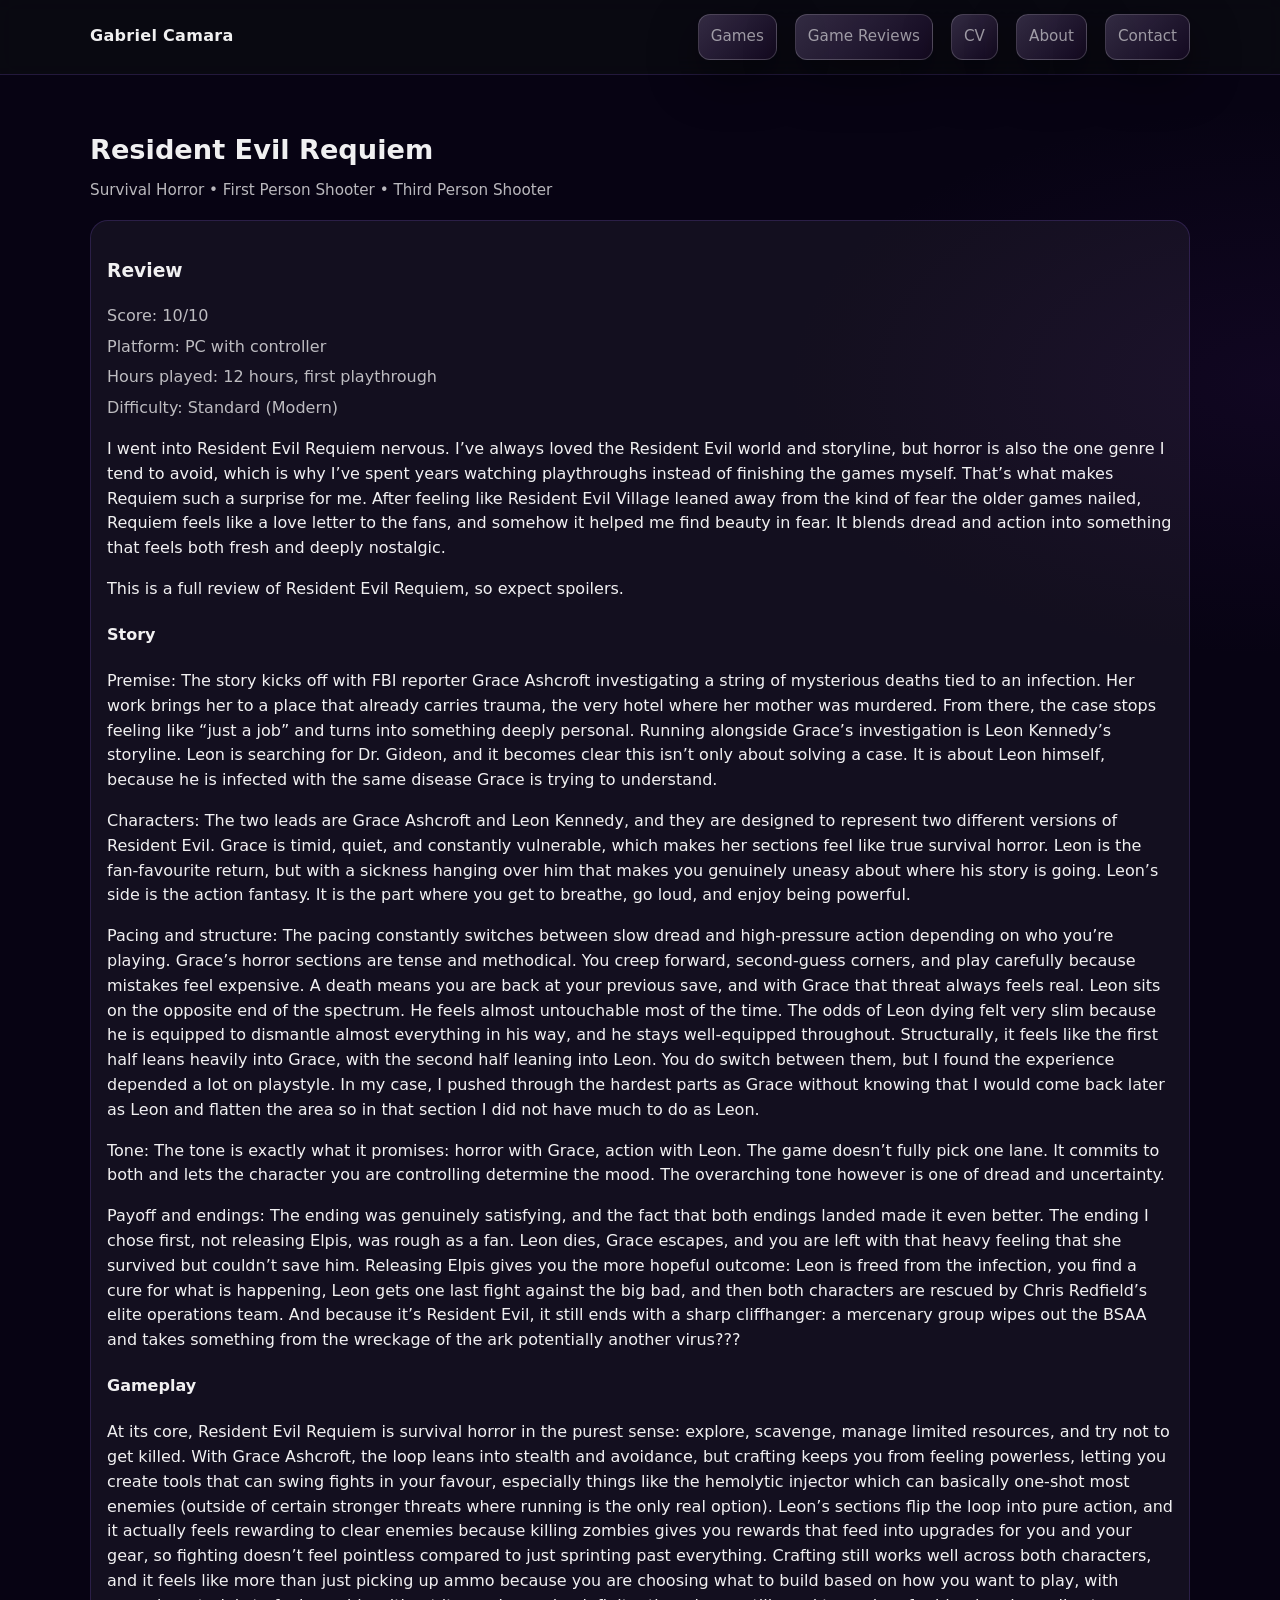
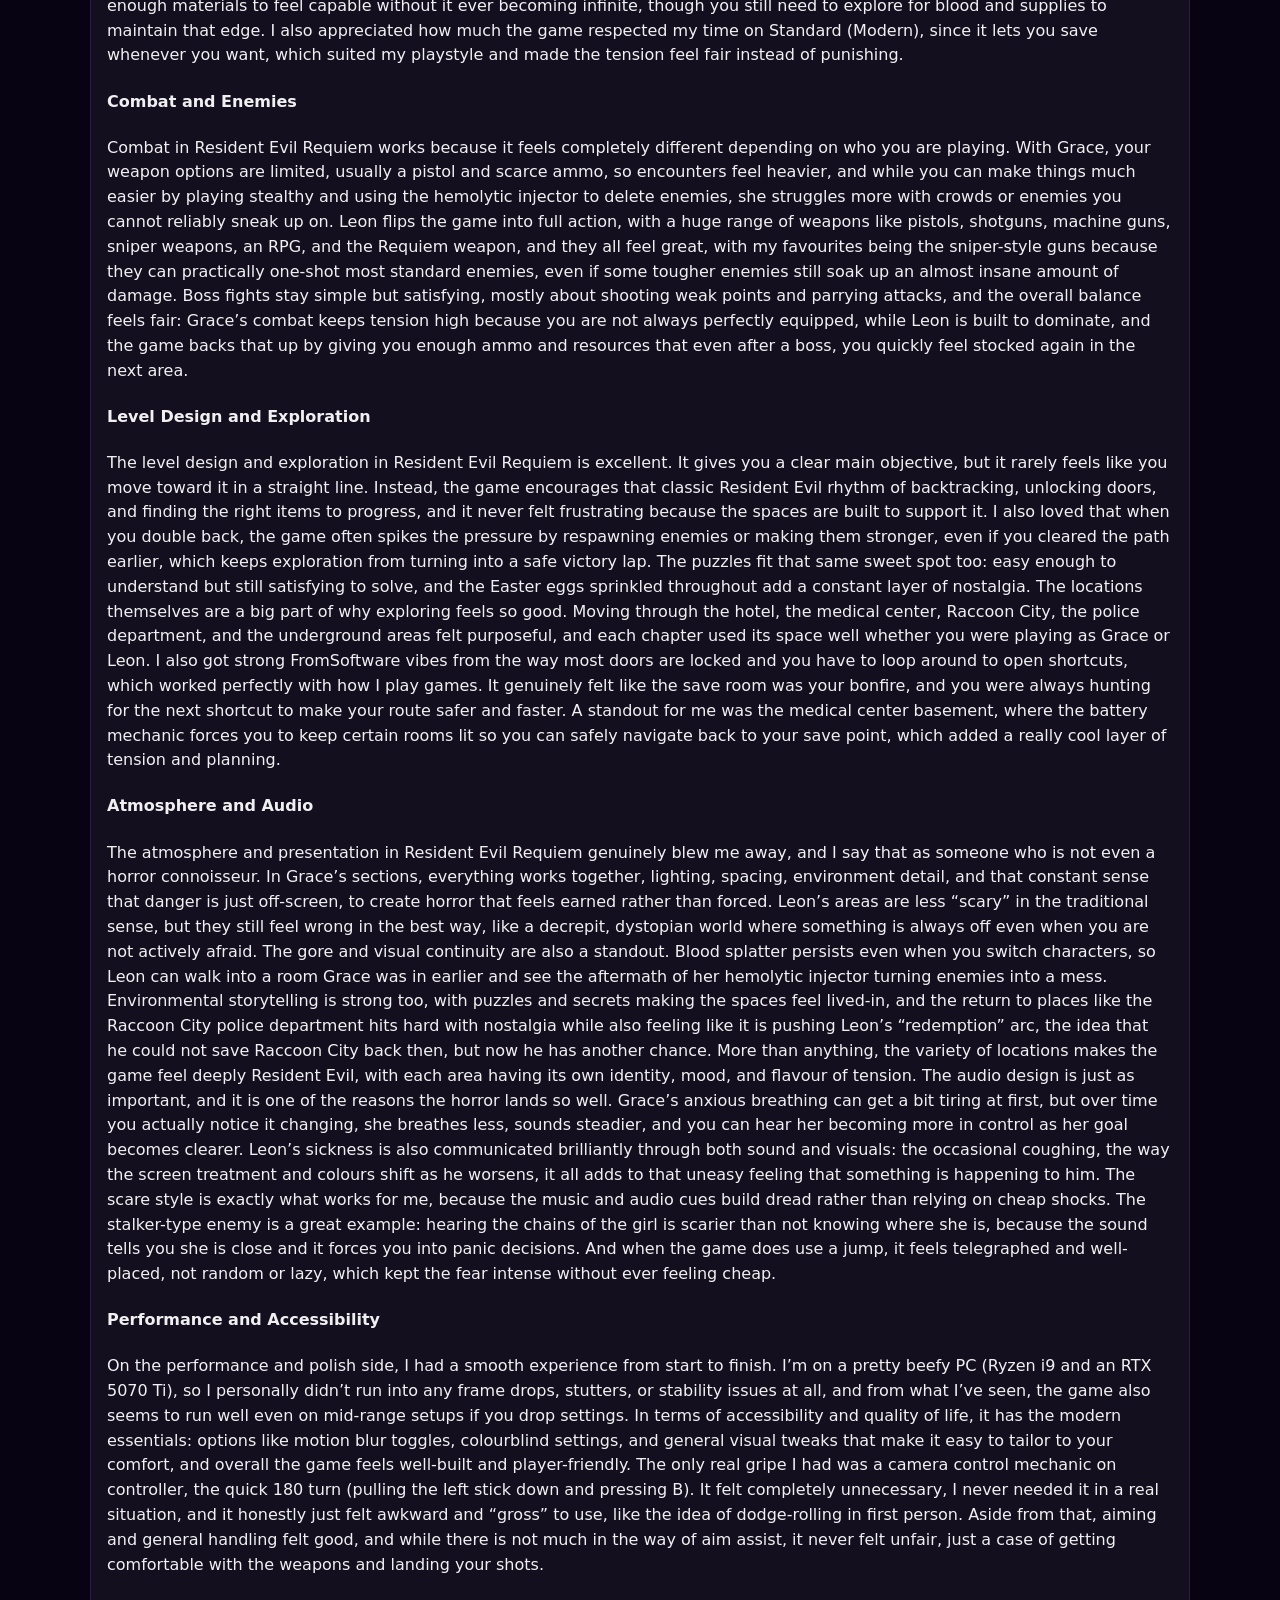
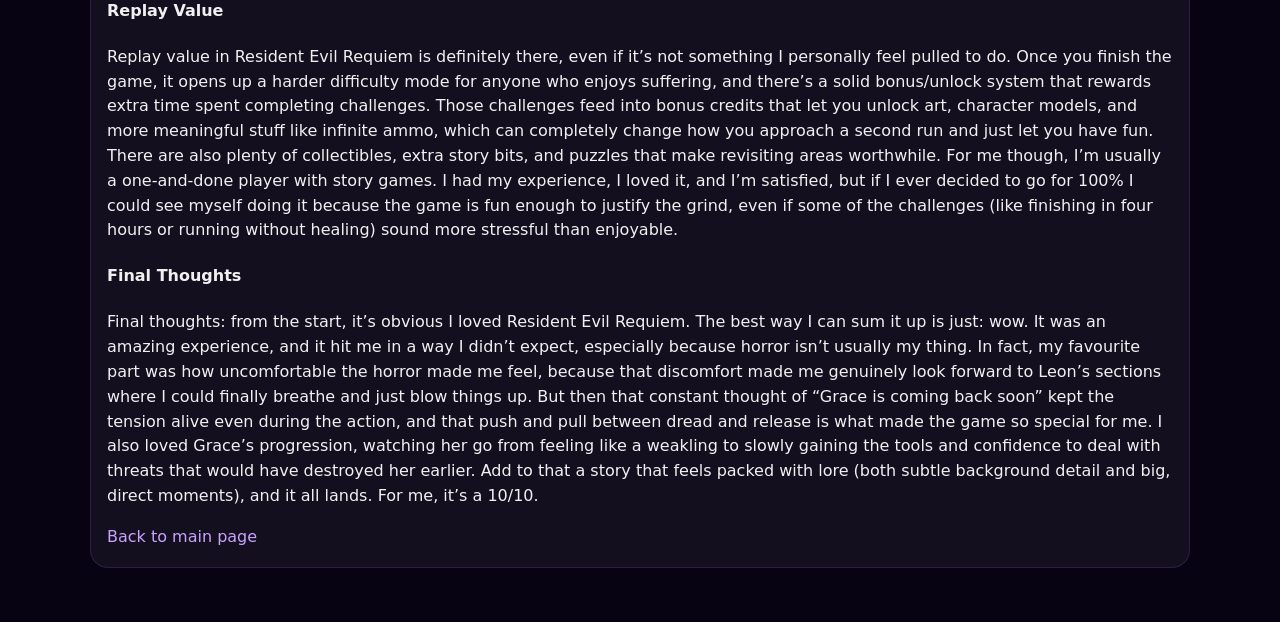
==== reviews/resident-evil-requiem.html @ 7d852969 "Game Review System" ====
<!doctype html>
<html lang="en">
<head>
  <meta charset="UTF-8" />
  <meta name="viewport" content="width=device-width, initial-scale=1" />
  <title>Resident Evil Requiem — Review</title>
  <link rel="stylesheet" href="../styles.css" />
</head>
<body>
  <header class="site-header">
    <div class="container header-inner">
      <a class="logo" href="../index.html">Gabriel Camara</a>
        <nav class="nav">
          <a class="btn small" href="../index.html#projects">Games</a>
          <a class="btn small" href="../index.html#reviews">Game Reviews</a>
          <a class="btn small" href="../index.html#cv">CV</a>
          <a class="btn small" href="../index.html#about">About</a>
          <a class="btn small" href="../index.html#contact">Contact</a>
      </nav>
    </div>
  </header>

  <main class="section">
    <div class="container">
      <div class="section-head">
        <h2>Resident Evil Requiem</h2>
        <p class="meta">Survival Horror • First Person Shooter • Third Person Shooter</p>
      </div>

      <div class="panel">
        <div class="review-top">
          <h3>Review</h3>
          <span class="review-line">Score: 10/10</span>
            <span class="review-line">Platform: PC with controller</span>
                <span class="review-line">Hours played: 12 hours, first playthrough</span>
                    <span class="review-line">Difficulty: Standard (Modern)</span>

        </div>

        <p>
          I went into Resident Evil Requiem nervous. I’ve always loved the Resident Evil world and storyline, but horror is also the one genre I tend to avoid, which is why I’ve spent years watching playthroughs instead of finishing the games myself. That’s what makes Requiem such a surprise for me. After feeling like Resident Evil Village leaned away from the kind of fear the older games nailed, Requiem feels like a love letter to the fans, and somehow it helped me find beauty in fear. It blends dread and action into something that feels both fresh and deeply nostalgic.
        </p>
        <p>
          This is a full review of Resident Evil Requiem, so expect spoilers.   
        </p>
        <h4>Story</h4>
        <p>
            Premise:
            The story kicks off with FBI reporter Grace Ashcroft investigating a string of mysterious deaths tied to an infection. Her work brings her to a place that already carries trauma, the very hotel where her mother was murdered. From there, the case stops feeling like “just a job” and turns into something deeply personal. Running alongside Grace’s investigation is Leon Kennedy’s storyline. Leon is searching for Dr. Gideon, and it becomes clear this isn’t only about solving a case. It is about Leon himself, because he is infected with the same disease Grace is trying to understand.
        </p>
        <p>
            Characters:
            The two leads are Grace Ashcroft and Leon Kennedy, and they are designed to represent two different versions of Resident Evil. Grace is timid, quiet, and constantly vulnerable, which makes her sections feel like true survival horror. Leon is the fan-favourite return, but with a sickness hanging over him that makes you genuinely uneasy about where his story is going. Leon’s side is the action fantasy. It is the part where you get to breathe, go loud, and enjoy being powerful.
        </p>
        <p>
            Pacing and structure:
            The pacing constantly switches between slow dread and high-pressure action depending on who you’re playing. Grace’s horror sections are tense and methodical. You creep forward, second-guess corners, and play carefully because mistakes feel expensive. A death means you are back at your previous save, and with Grace that threat always feels real. Leon sits on the opposite end of the spectrum. He feels almost untouchable most of the time. The odds of Leon dying felt very slim because he is equipped to dismantle almost everything in his way, and he stays well-equipped throughout. Structurally, it feels like the first half leans heavily into Grace, with the second half leaning into Leon. You do switch between them, but I found the experience depended a lot on playstyle. In my case, I pushed through the hardest parts as Grace without knowing that I would come back later as Leon and flatten the area so in that section I did not have much to do as Leon.
        </p>
        <p>
            Tone:
            The tone is exactly what it promises: horror with Grace, action with Leon. The game doesn’t fully pick one lane. It commits to both and lets the character you are controlling determine the mood. The overarching tone however is one of dread and uncertainty.
        </p>
         <p>
            Payoff and endings:
            The ending was genuinely satisfying, and the fact that both endings landed made it even better. The ending I chose first, not releasing Elpis, was rough as a fan. Leon dies, Grace escapes, and you are left with that heavy feeling that she survived but couldn’t save him. Releasing Elpis gives you the more hopeful outcome: Leon is freed from the infection, you find a cure for what is happening, Leon gets one last fight against the big bad, and then both characters are rescued by Chris Redfield’s elite operations team. And because it’s Resident Evil, it still ends with a sharp cliffhanger: a mercenary group wipes out the BSAA and takes something from the wreckage of the ark potentially another virus???
        </p>
          <h4>Gameplay</h4>
        <p>
          At its core, Resident Evil Requiem is survival horror in the purest sense: explore, scavenge, manage limited resources, and try not to get killed. With Grace Ashcroft, the loop leans into stealth and avoidance, but crafting keeps you from feeling powerless, letting you create tools that can swing fights in your favour, especially things like the hemolytic injector which can basically one-shot most enemies (outside of certain stronger threats where running is the only real option). Leon’s sections flip the loop into pure action, and it actually feels rewarding to clear enemies because killing zombies gives you rewards that feed into upgrades for you and your gear, so fighting doesn’t feel pointless compared to just sprinting past everything. Crafting still works well across both characters, and it feels like more than just picking up ammo because you are choosing what to build based on how you want to play, with enough materials to feel capable without it ever becoming infinite, though you still need to explore for blood and supplies to maintain that edge. I also appreciated how much the game respected my time on Standard (Modern), since it lets you save whenever you want, which suited my playstyle and made the tension feel fair instead of punishing.
        </p>
        <h4> Combat and Enemies</h4>
        <p>
          Combat in Resident Evil Requiem works because it feels completely different depending on who you are playing. With Grace, your weapon options are limited, usually a pistol and scarce ammo, so encounters feel heavier, and while you can make things much easier by playing stealthy and using the hemolytic injector to delete enemies, she struggles more with crowds or enemies you cannot reliably sneak up on. Leon flips the game into full action, with a huge range of weapons like pistols, shotguns, machine guns, sniper weapons, an RPG, and the Requiem weapon, and they all feel great, with my favourites being the sniper-style guns because they can practically one-shot most standard enemies, even if some tougher enemies still soak up an almost insane amount of damage. Boss fights stay simple but satisfying, mostly about shooting weak points and parrying attacks, and the overall balance feels fair: Grace’s combat keeps tension high because you are not always perfectly equipped, while Leon is built to dominate, and the game backs that up by giving you enough ammo and resources that even after a boss, you quickly feel stocked again in the next area.
        </p>
          <h4>Level Design and Exploration</h4>
        <p>
          The level design and exploration in Resident Evil Requiem is excellent. It gives you a clear main objective, but it rarely feels like you move toward it in a straight line. Instead, the game encourages that classic Resident Evil rhythm of backtracking, unlocking doors, and finding the right items to progress, and it never felt frustrating because the spaces are built to support it. I also loved that when you double back, the game often spikes the pressure by respawning enemies or making them stronger, even if you cleared the path earlier, which keeps exploration from turning into a safe victory lap. The puzzles fit that same sweet spot too: easy enough to understand but still satisfying to solve, and the Easter eggs sprinkled throughout add a constant layer of nostalgia.
          The locations themselves are a big part of why exploring feels so good. Moving through the hotel, the medical center, Raccoon City, the police department, and the underground areas felt purposeful, and each chapter used its space well whether you were playing as Grace or Leon. I also got strong FromSoftware vibes from the way most doors are locked and you have to loop around to open shortcuts, which worked perfectly with how I play games. It genuinely felt like the save room was your bonfire, and you were always hunting for the next shortcut to make your route safer and faster. A standout for me was the medical center basement, where the battery mechanic forces you to keep certain rooms lit so you can safely navigate back to your save point, which added a really cool layer of tension and planning.
        </p>
          <h4>Atmosphere and Audio</h4>
        <p>
          The atmosphere and presentation in Resident Evil Requiem genuinely blew me away, and I say that as someone who is not even a horror connoisseur. In Grace’s sections, everything works together, lighting, spacing, environment detail, and that constant sense that danger is just off-screen, to create horror that feels earned rather than forced. Leon’s areas are less “scary” in the traditional sense, but they still feel wrong in the best way, like a decrepit, dystopian world where something is always off even when you are not actively afraid. The gore and visual continuity are also a standout. Blood splatter persists even when you switch characters, so Leon can walk into a room Grace was in earlier and see the aftermath of her hemolytic injector turning enemies into a mess. Environmental storytelling is strong too, with puzzles and secrets making the spaces feel lived-in, and the return to places like the Raccoon City police department hits hard with nostalgia while also feeling like it is pushing Leon’s “redemption” arc, the idea that he could not save Raccoon City back then, but now he has another chance. More than anything, the variety of locations makes the game feel deeply Resident Evil, with each area having its own identity, mood, and flavour of tension.
The audio design is just as important, and it is one of the reasons the horror lands so well. Grace’s anxious breathing can get a bit tiring at first, but over time you actually notice it changing, she breathes less, sounds steadier, and you can hear her becoming more in control as her goal becomes clearer. Leon’s sickness is also communicated brilliantly through both sound and visuals: the occasional coughing, the way the screen treatment and colours shift as he worsens, it all adds to that uneasy feeling that something is happening to him. The scare style is exactly what works for me, because the music and audio cues build dread rather than relying on cheap shocks. The stalker-type enemy is a great example: hearing the chains of the girl is scarier than not knowing where she is, because the sound tells you she is close and it forces you into panic decisions. And when the game does use a jump, it feels telegraphed and well-placed, not random or lazy, which kept the fear intense without ever feeling cheap.
        </p>
         <h4>Performance and Accessibility</h4>
        <p>
          On the performance and polish side, I had a smooth experience from start to finish. I’m on a pretty beefy PC (Ryzen i9 and an RTX 5070 Ti), so I personally didn’t run into any frame drops, stutters, or stability issues at all, and from what I’ve seen, the game also seems to run well even on mid-range setups if you drop settings. In terms of accessibility and quality of life, it has the modern essentials: options like motion blur toggles, colourblind settings, and general visual tweaks that make it easy to tailor to your comfort, and overall the game feels well-built and player-friendly. The only real gripe I had was a camera control mechanic on controller, the quick 180 turn (pulling the left stick down and pressing B). It felt completely unnecessary, I never needed it in a real situation, and it honestly just felt awkward and “gross” to use, like the idea of dodge-rolling in first person. Aside from that, aiming and general handling felt good, and while there is not much in the way of aim assist, it never felt unfair, just a case of getting comfortable with the weapons and landing your shots.
        </p>
          <h4>Replay Value</h4>
        <p>
          Replay value in Resident Evil Requiem is definitely there, even if it’s not something I personally feel pulled to do. Once you finish the game, it opens up a harder difficulty mode for anyone who enjoys suffering, and there’s a solid bonus/unlock system that rewards extra time spent completing challenges. Those challenges feed into bonus credits that let you unlock art, character models, and more meaningful stuff like infinite ammo, which can completely change how you approach a second run and just let you have fun. There are also plenty of collectibles, extra story bits, and puzzles that make revisiting areas worthwhile. For me though, I’m usually a one-and-done player with story games. I had my experience, I loved it, and I’m satisfied, but if I ever decided to go for 100% I could see myself doing it because the game is fun enough to justify the grind, even if some of the challenges (like finishing in four hours or running without healing) sound more stressful than enjoyable.
        </p>
         <h4>Final Thoughts</h4>
        <p>
          Final thoughts: from the start, it’s obvious I loved Resident Evil Requiem. The best way I can sum it up is just: wow. It was an amazing experience, and it hit me in a way I didn’t expect, especially because horror isn’t usually my thing. In fact, my favourite part was how uncomfortable the horror made me feel, because that discomfort made me genuinely look forward to Leon’s sections where I could finally breathe and just blow things up. But then that constant thought of “Grace is coming back soon” kept the tension alive even during the action, and that push and pull between dread and release is what made the game so special for me. I also loved Grace’s progression, watching her go from feeling like a weakling to slowly gaining the tools and confidence to deal with threats that would have destroyed her earlier. Add to that a story that feels packed with lore (both subtle background detail and big, direct moments), and it all lands. For me, it’s a 10/10.
        </p>
          <div class="card-actions">
          <a class="link" href="../index.html#reviews">Back to main page</a>
        </div>
      </div>
    </div>
  </main>
</body>
</html>
---- styles.css ----
:root{
  --bg: #070313;
  --panel: rgba(123, 78, 255, 0.16);
  --panel-strong: rgba(60, 16, 110, 0.18);
  --text: rgba(255,255,255,0.94);
  --muted: rgba(255,255,255,0.72);
  --faint: rgba(255,255,255,0.56);
  --border: rgba(150, 100, 255, 0.18);
  --accent: #caa2ff;
  --shadow: 0 18px 50px rgba(0,0,0,0.45);
}

*{ box-sizing: border-box; }
html,body{ margin:0; padding:0; }
/* prevent sticky header from covering anchored sections */
html{ scroll-padding-top: 80px; }

@media (max-width: 920px){
  html{ scroll-padding-top: 64px; }
}
body{
  font-family: ui-sans-serif, system-ui, -apple-system, Segoe UI, Roboto, Arial, sans-serif;
  background:
    radial-gradient(1200px 600px at 20% -10%, rgba(123, 78, 255, 0.18), transparent 60%),
    radial-gradient(900px 500px at 100% 10%, rgba(86, 32, 136, 0.12), transparent 55%),
    var(--bg);
  color: var(--text);
  line-height: 1.55;
}

a{ color: inherit; text-decoration: none; }
a:hover{ opacity: 0.9; }

.container{
  width: min(1100px, calc(100% - 40px));
  margin: 0 auto;
}

.site-header{
  position: sticky;
  top: 0;
  z-index: 20;
  background: rgba(11,13,18,0.65);
  backdrop-filter: blur(10px);
  border-bottom: 1px solid var(--border);
}

.header-inner{
  display:flex;
  align-items:center;
  justify-content:space-between;
  padding: 14px 0;
}

.logo{
  font-weight: 700;
  letter-spacing: 0.3px;
}

.nav{
  display:flex;
  gap: 18px;
  align-items:center;
  color: var(--muted);
}
.nav a{ padding: 8px 10px; border-radius: 10px; }
.nav a:hover{ background: var(--panel); color: var(--text); }

.btn{
  display:inline-flex;
  align-items:center;
  justify-content:center;
  gap: 10px;
  padding: 12px 16px;
  border-radius: 14px;
  background: linear-gradient(135deg, rgba(162, 135, 197, 0.28), rgba(60, 14, 87, 0.22));
  border: 1px solid rgba(255,255,255,0.18);
  box-shadow: var(--shadow);
}
.btn.small{ padding: 10px 12px; border-radius: 12px; }
.btn.ghost{
  background: transparent;
  border: 1px solid var(--border);
  box-shadow: none;
}
.btn:hover{ transform: translateY(-1px); transition: 160ms ease; }
.btn:active{ transform: translateY(0px); }
/* disabled state for .btn elements */
.btn[disabled], .btn.disabled{
  opacity: 0.7;
  cursor: default;
  pointer-events: none;
}

.hero{
  padding: 56px 0 26px;
}
.hero-inner{
  display:grid;
  grid-template-columns: 1.5fr 1fr;
  gap: 22px;
  align-items: start;
}
.hero-side{
  display: flex;
  flex-direction: column;
  gap: 14px;
  align-self: start;
}

.hero-copy{
  align-self: start;
}
.pill{
  display:inline-block;
  padding: 8px 12px;
  border-radius: 999px;
  background: rgba(255,255,255,0.06);
  border: 1px solid var(--border);
  color: var(--muted);
  font-size: 0.95rem;
}
h1{
  margin: 12px 0 10px;
  font-size: clamp(2rem, 3.4vw, 3rem);
  line-height: 1.12;
  letter-spacing: -0.5px;
}
.accent{ color: var(--accent); }
.sub{ color: var(--muted); margin: 0 0 18px; max-width: 62ch; }
.hero-actions{ display:flex; gap: 12px; flex-wrap: wrap; margin-bottom: 14px; }

.social{
  display:flex;
  gap: 14px;
  color: var(--faint);
  flex-wrap: wrap;
}
.social a{
  border-bottom: 1px solid transparent;
}
.social a:hover{
  border-bottom: 1px solid var(--border);
  color: var(--text);
}

.hero-card{
  border-radius: 20px;
  background: rgba(255,255,255,0.06);
  border: 1px solid var(--border);
  box-shadow: var(--shadow);
  overflow:hidden;
}

.hero-card-body{ padding: 16px; }
.hero-card h3{ margin: 0 0 10px; }
.hero-card ul{ margin: 0 0 10px; padding-left: 18px; color: var(--muted); }
.mini{
  display:flex;
  gap: 10px;
  flex-wrap: wrap;
  color: var(--faint);
  font-size: 0.95rem;
}
.hero-card-image{
  width: 220px;
  height: 220px;                 
  border-radius: 20px;
  overflow: hidden;
  border: 1px solid var(--border);
  background: rgba(0,0,0,0.25);
  box-shadow: var(--shadow);

  display: flex;
  align-items: center;
  justify-content: center;
}

.hero-card-image img{
   width: 100%;
  height: 100%;
  object-fit: contain;           
  display: block;
}
.section{ padding: 54px 0; }
.section.alt{
  background: rgba(255,255,255,0.03);
  border-top: 1px solid var(--border);
  border-bottom: 1px solid var(--border);
}
.section-head h2{
  margin: 0 0 8px;
  font-size: 1.7rem;
}
.section-head p{
  margin: 0 0 18px;
  color: var(--muted);
  max-width: 75ch;
}

.grid{
  display:grid;
  grid-template-columns: repeat(3, 1fr);
  gap: 16px;
  align-items: start;
}
.card{
  border-radius: 18px;
  border: 1px solid var(--border);
  background: rgba(255,255,255,0.05);
  overflow: visible;
  box-shadow: 0 10px 30px rgba(0,0,0,0.25);
}
.thumb{
  height: 150px;
  display:flex;
  align-items:center;
  justify-content:center;
  color: var(--faint);
  background: rgba(255,255,255,0.04);
  border-bottom: 1px solid var(--border);
  overflow: hidden; /* keep thumbnail images contained */
  position: relative;
}

.thumb img{
  width: 100%;
  height: 100%;
  object-fit: cover;
  object-position: center top; /* align image top with thumbnail top */
  display: block;
}

/* Ensure the inner link wrapper fills the thumbnail so the image stays clipped */
.thumb-link{ width:100%; height:100%; display:block; }
.thumb-link img{ width:100%; height:100%; object-fit: cover; display:block; }

/* Per-thumbnail framing tweaks */
.thumb--nature img{
  /* align top and keep horizontal centering */
  object-position: center top;
}
.thumb--kick img{
  /* nudge left while aligning top so the title/logo shows */
  object-position: 25% 0%;
}

/* Popup preview shown above each card on hover (desktop only) */
.thumb-popup{
  position: absolute;
  bottom: calc(100% + 8px);
  left: 50%;
  transform: translateX(-50%) scale(0.98);
  /* never exceed the card/column width; at most 420px */
  width: min(420px, 100%);
  max-height: 60vh;
  padding: 6px 8px;
  background: rgba(10,8,12,0.96);
  border-radius: 10px;
  box-shadow: 0 20px 60px rgba(0,0,0,0.6);
  border: 1px solid rgba(255,255,255,0.06);
  opacity: 0;
  pointer-events: none;
  transition: opacity 180ms ease, transform 180ms ease;
  z-index: 1200;
}
.thumb-popup img{display:block; width:100%; height:auto; border-radius:6px;}
.thumb:hover .thumb-popup{opacity:1; transform: translateX(-50%) scale(1); pointer-events:auto;}
/* When the popup is shown as a floating element (moved to body), apply fixed positioning
   and keep pointer-events disabled so the underlying thumbnail retains hover state. */
.thumb-popup.floating{
  position: fixed !important;
  transform: none !important;
  pointer-events: none !important;
  z-index: 1200 !important;
  /* allow JS to set `left`/`top` so the popup appears beside its thumbnail */
}
@media (max-width: 920px){ .thumb-popup{ display:none; } }

.card-body{ padding: 14px; }
.card-body h3{ margin: 0 0 6px; }
.meta{ margin: 0 0 10px; color: var(--faint); font-size: 0.95rem; }
.bullets{ margin: 10px 0 0; padding-left: 18px; color: var(--muted); }
.card-actions{
  display:flex;
  gap: 12px;
  margin-top: 12px;
  flex-wrap: wrap;
}
.link{
  color: var(--accent);
  border-bottom: 1px solid transparent;
}
.link:hover{
  border-bottom: 1px solid rgba(125,211,252,0.35);
}

.cv-grid{
  display:grid;
  grid-template-columns: 1fr 1fr;
  gap: 16px;
}
.panel{
  padding: 16px;
  border-radius: 18px;
  border: 1px solid var(--border);
  background: rgba(255,255,255,0.05);
}
.tags{
  display:flex;
  flex-wrap: wrap;
  gap: 10px;
  margin-top: 12px;
}
.tags span{
  padding: 8px 10px;
  border-radius: 999px;
  border: 1px solid var(--border);
  background: rgba(255,255,255,0.04);
  color: var(--muted);
  font-size: 0.95rem;
}
.small{ color: var(--faint); font-size: 0.95rem; }

.about{
  max-width: 78ch;
  color: var(--muted);
}

.contact{
  display:flex;
  gap: 12px;
  flex-wrap: wrap;
}

.footer{
  padding: 28px 0 40px;
  color: var(--faint);
}
.footer-inner{
  display:flex;
  justify-content:space-between;
  gap: 12px;
  flex-wrap: wrap;
  border-top: 1px solid var(--border);
  padding-top: 18px;
}

/*Game Reviews*/
.review-tiles{
  display: grid;
  grid-template-columns: repeat(auto-fit, minmax(240px, 1fr));
  gap: 16px;
  align-items: start; 
  padding-bottom: 90px;
}

.review-tile{
  display: inline-flex;          /* so it doesn't feel like a full bar */
  flex-direction: column;
  gap: 10px;
  padding: 14px;
  border-radius: 18px;
  border: 1px solid var(--border);
  background: rgba(255,255,255,0.05);
  box-shadow: 0 10px 30px rgba(0,0,0,0.25);
  width: 100%;                   /* each tile fills its grid cell */
  max-width: 200px;              /* stops it from getting stupid-wide on huge screens */
}
.review-line{
  display: block;
  margin: 6px 0;
  color: var(--muted);
}
.review-tile:hover{
  transform: translateY(-2px);
  transition: 160ms ease;
}

.tile-title{
  font-weight: 700;
}

.tile-meta{
  display: flex;
  align-items: center;
  justify-content: flex-start;   /* keep score close to title */
  gap: 10px;
  color: var(--muted);
}

.tile-score{
  padding: 6px 10px;
  border-radius: 999px;
  border: 1px solid var(--border);
  background: rgba(0,0,0,0.25);
  color: var(--text);
  font-weight: 700;
}

/* Responsive */
@media (max-width: 920px){
  .hero-inner{ grid-template-columns: 1fr; }
  .hero-side{ grid-template-columns: 1fr; }
  .grid{ grid-template-columns: 1fr; }
  .cv-grid{ grid-template-columns: 1fr; }
  .nav{ gap: 8px; }
}
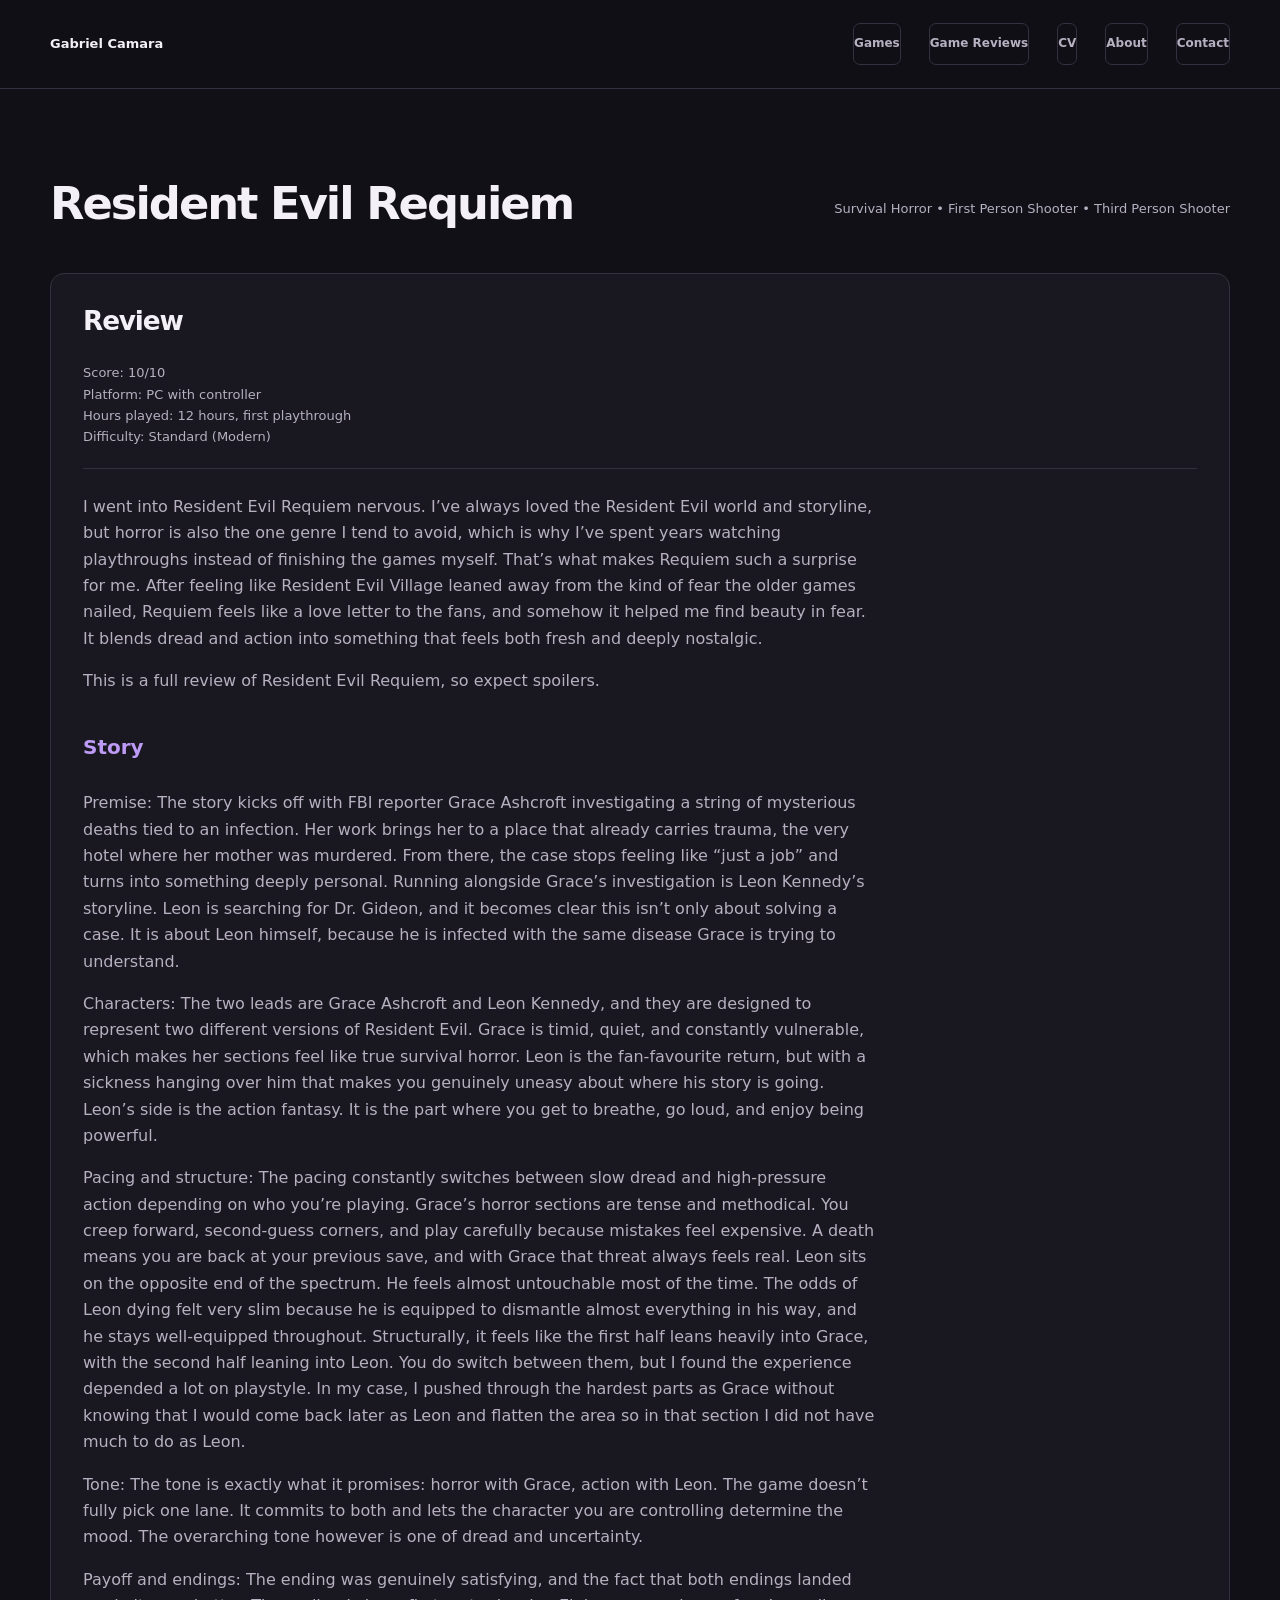
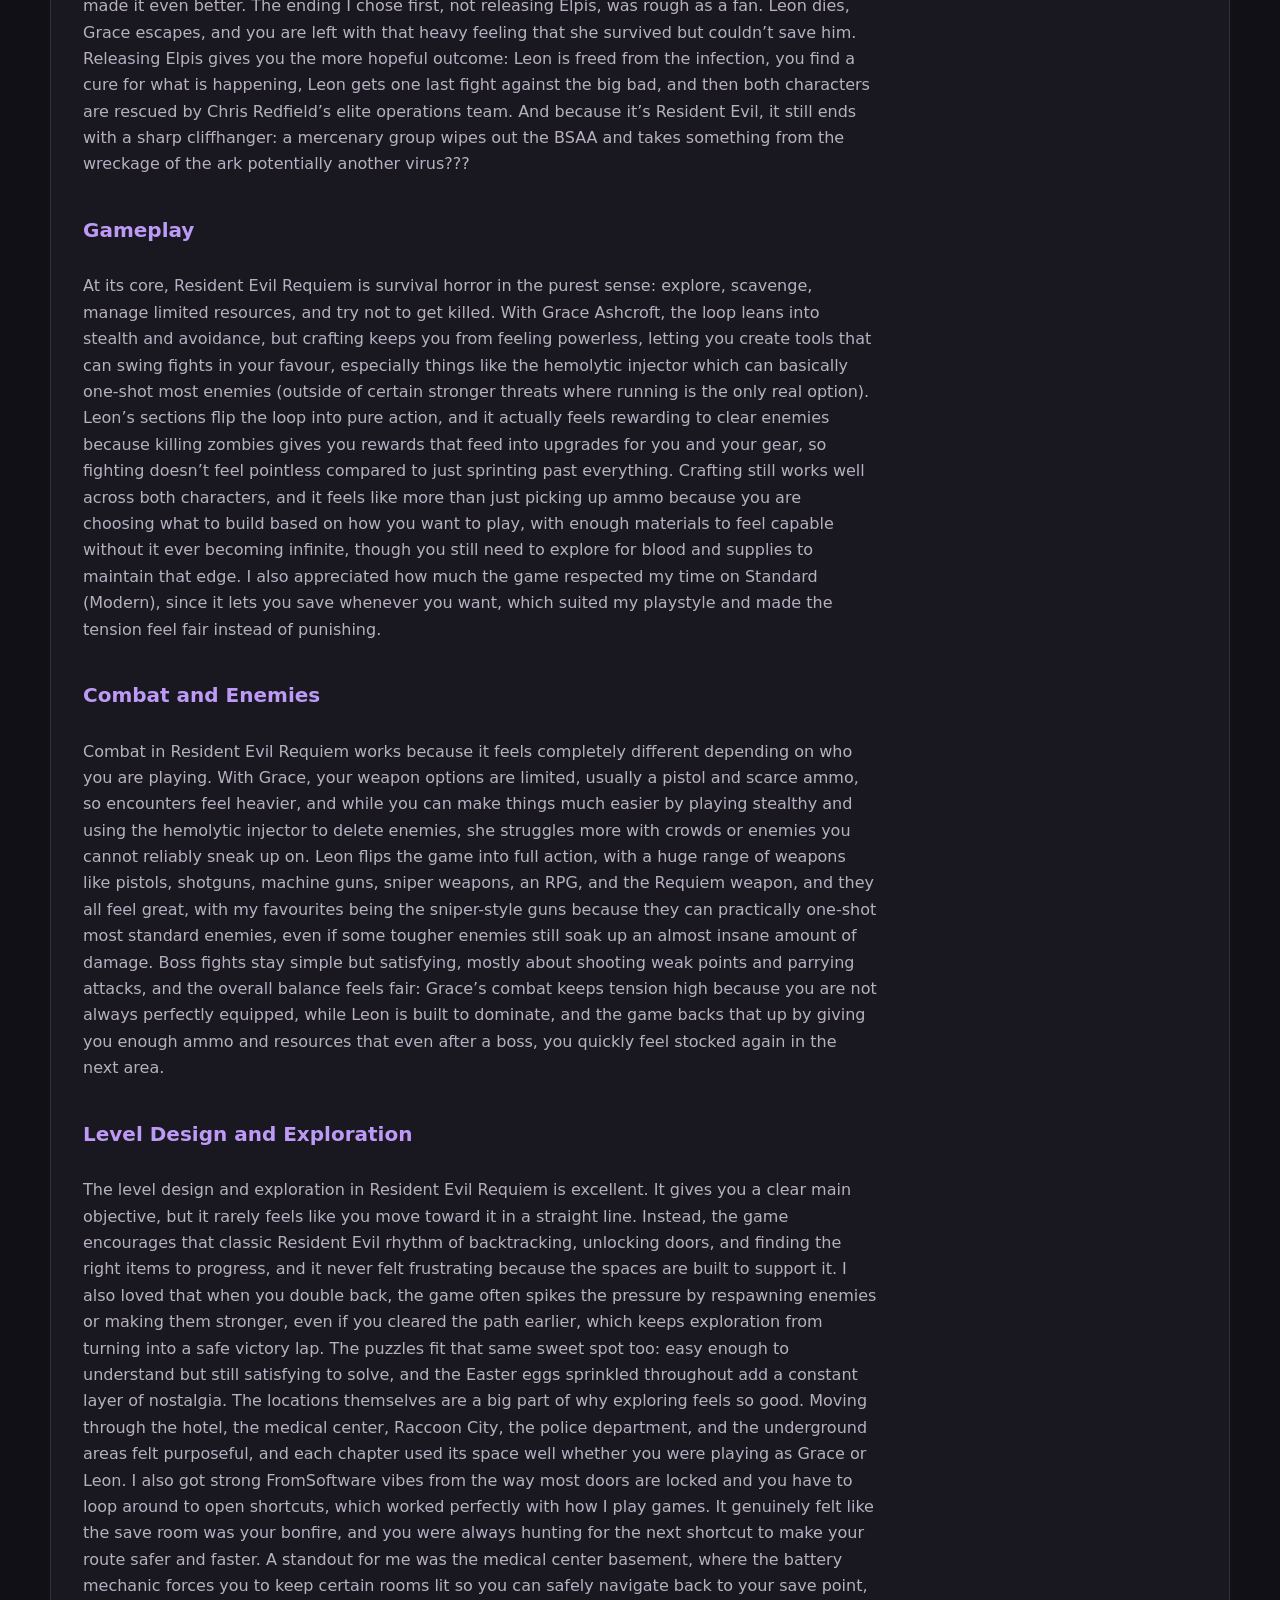
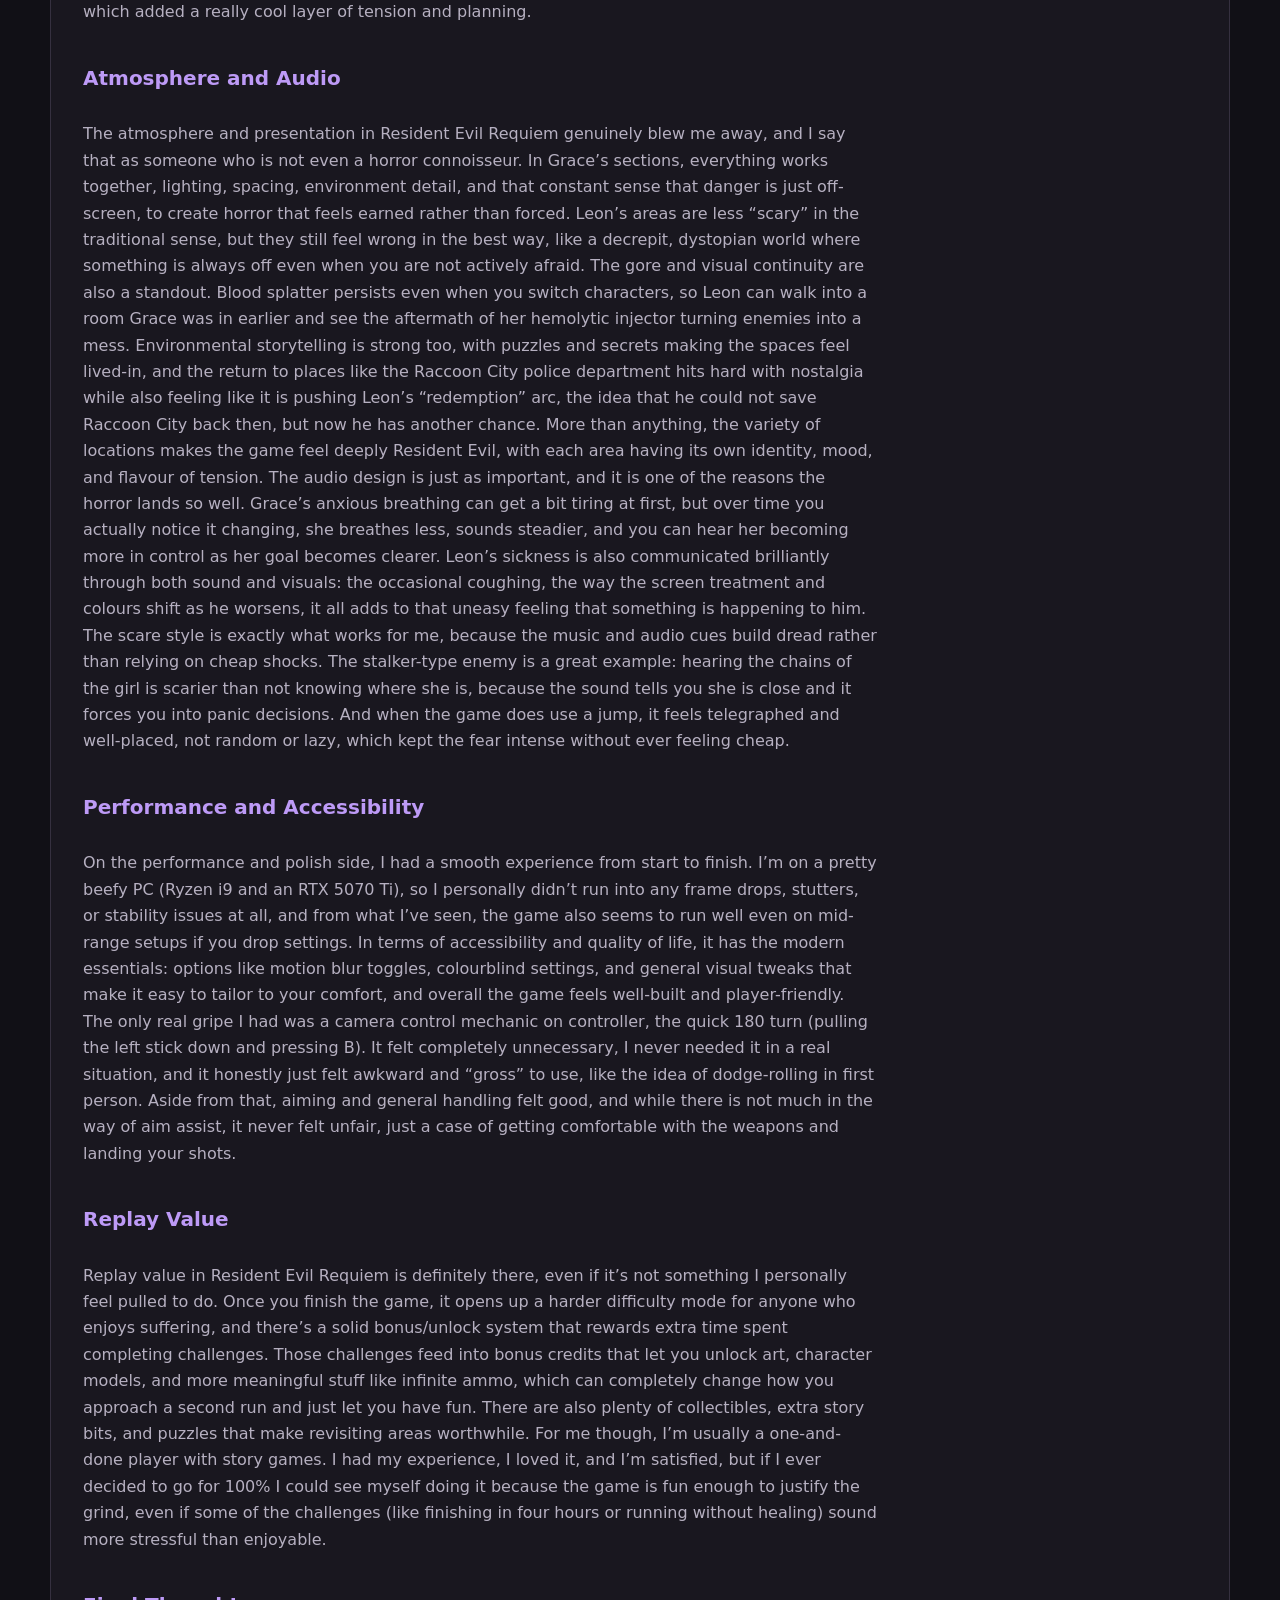
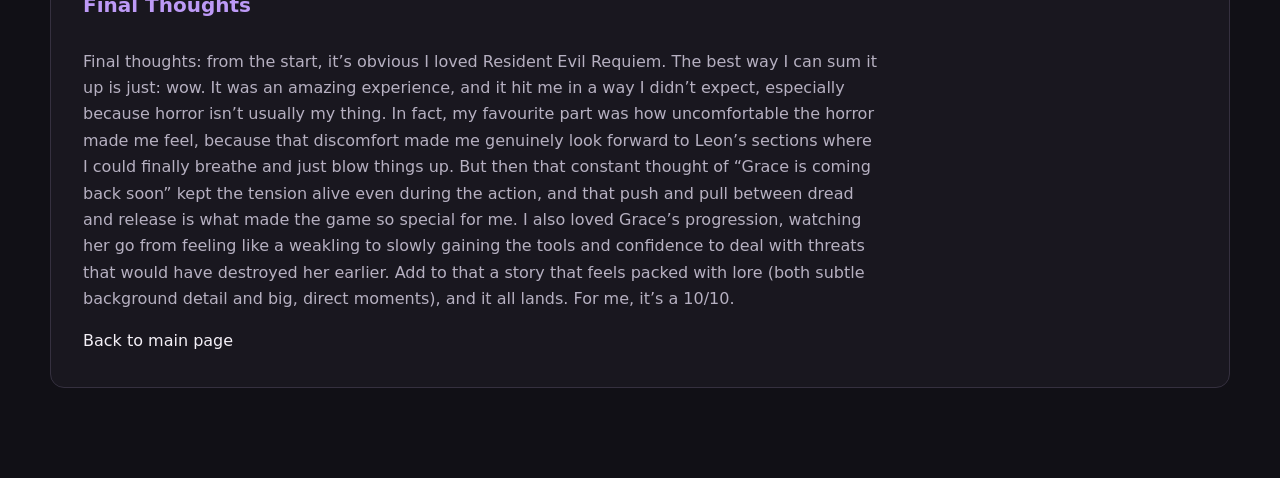
==== commit f259c17b: "Redesign portfolio and update game development experience and CV" ====
--- a/reviews/resident-evil-requiem.html
+++ b/reviews/resident-evil-requiem.html
@@ -101,4 +101,4 @@
     </div>
   </main>
 </body>
-</html>+</html>
--- a/styles.css
+++ b/styles.css
@@ -1,409 +1,6 @@
-:root{
-  --bg: #070313;
-  --panel: rgba(123, 78, 255, 0.16);
-  --panel-strong: rgba(60, 16, 110, 0.18);
-  --text: rgba(255,255,255,0.94);
-  --muted: rgba(255,255,255,0.72);
-  --faint: rgba(255,255,255,0.56);
-  --border: rgba(150, 100, 255, 0.18);
-  --accent: #caa2ff;
-  --shadow: 0 18px 50px rgba(0,0,0,0.45);
-}
-
-*{ box-sizing: border-box; }
-html,body{ margin:0; padding:0; }
-/* prevent sticky header from covering anchored sections */
-html{ scroll-padding-top: 80px; }
-
-@media (max-width: 920px){
-  html{ scroll-padding-top: 64px; }
-}
-body{
-  font-family: ui-sans-serif, system-ui, -apple-system, Segoe UI, Roboto, Arial, sans-serif;
-  background:
-    radial-gradient(1200px 600px at 20% -10%, rgba(123, 78, 255, 0.18), transparent 60%),
-    radial-gradient(900px 500px at 100% 10%, rgba(86, 32, 136, 0.12), transparent 55%),
-    var(--bg);
-  color: var(--text);
-  line-height: 1.55;
-}
-
-a{ color: inherit; text-decoration: none; }
-a:hover{ opacity: 0.9; }
-
-.container{
-  width: min(1100px, calc(100% - 40px));
-  margin: 0 auto;
-}
-
-.site-header{
-  position: sticky;
-  top: 0;
-  z-index: 20;
-  background: rgba(11,13,18,0.65);
-  backdrop-filter: blur(10px);
-  border-bottom: 1px solid var(--border);
-}
-
-.header-inner{
-  display:flex;
-  align-items:center;
-  justify-content:space-between;
-  padding: 14px 0;
-}
-
-.logo{
-  font-weight: 700;
-  letter-spacing: 0.3px;
-}
-
-.nav{
-  display:flex;
-  gap: 18px;
-  align-items:center;
-  color: var(--muted);
-}
-.nav a{ padding: 8px 10px; border-radius: 10px; }
-.nav a:hover{ background: var(--panel); color: var(--text); }
-
-.btn{
-  display:inline-flex;
-  align-items:center;
-  justify-content:center;
-  gap: 10px;
-  padding: 12px 16px;
-  border-radius: 14px;
-  background: linear-gradient(135deg, rgba(162, 135, 197, 0.28), rgba(60, 14, 87, 0.22));
-  border: 1px solid rgba(255,255,255,0.18);
-  box-shadow: var(--shadow);
-}
-.btn.small{ padding: 10px 12px; border-radius: 12px; }
-.btn.ghost{
-  background: transparent;
-  border: 1px solid var(--border);
-  box-shadow: none;
-}
-.btn:hover{ transform: translateY(-1px); transition: 160ms ease; }
-.btn:active{ transform: translateY(0px); }
-/* disabled state for .btn elements */
-.btn[disabled], .btn.disabled{
-  opacity: 0.7;
-  cursor: default;
-  pointer-events: none;
-}
-
-.hero{
-  padding: 56px 0 26px;
-}
-.hero-inner{
-  display:grid;
-  grid-template-columns: 1.5fr 1fr;
-  gap: 22px;
-  align-items: start;
-}
-.hero-side{
-  display: flex;
-  flex-direction: column;
-  gap: 14px;
-  align-self: start;
-}
-
-.hero-copy{
-  align-self: start;
-}
-.pill{
-  display:inline-block;
-  padding: 8px 12px;
-  border-radius: 999px;
-  background: rgba(255,255,255,0.06);
-  border: 1px solid var(--border);
-  color: var(--muted);
-  font-size: 0.95rem;
-}
-h1{
-  margin: 12px 0 10px;
-  font-size: clamp(2rem, 3.4vw, 3rem);
-  line-height: 1.12;
-  letter-spacing: -0.5px;
-}
-.accent{ color: var(--accent); }
-.sub{ color: var(--muted); margin: 0 0 18px; max-width: 62ch; }
-.hero-actions{ display:flex; gap: 12px; flex-wrap: wrap; margin-bottom: 14px; }
-
-.social{
-  display:flex;
-  gap: 14px;
-  color: var(--faint);
-  flex-wrap: wrap;
-}
-.social a{
-  border-bottom: 1px solid transparent;
-}
-.social a:hover{
-  border-bottom: 1px solid var(--border);
-  color: var(--text);
-}
-
-.hero-card{
-  border-radius: 20px;
-  background: rgba(255,255,255,0.06);
-  border: 1px solid var(--border);
-  box-shadow: var(--shadow);
-  overflow:hidden;
-}
-
-.hero-card-body{ padding: 16px; }
-.hero-card h3{ margin: 0 0 10px; }
-.hero-card ul{ margin: 0 0 10px; padding-left: 18px; color: var(--muted); }
-.mini{
-  display:flex;
-  gap: 10px;
-  flex-wrap: wrap;
-  color: var(--faint);
-  font-size: 0.95rem;
-}
-.hero-card-image{
-  width: 220px;
-  height: 220px;                 
-  border-radius: 20px;
-  overflow: hidden;
-  border: 1px solid var(--border);
-  background: rgba(0,0,0,0.25);
-  box-shadow: var(--shadow);
-
-  display: flex;
-  align-items: center;
-  justify-content: center;
-}
-
-.hero-card-image img{
-   width: 100%;
-  height: 100%;
-  object-fit: contain;           
-  display: block;
-}
-.section{ padding: 54px 0; }
-.section.alt{
-  background: rgba(255,255,255,0.03);
-  border-top: 1px solid var(--border);
-  border-bottom: 1px solid var(--border);
-}
-.section-head h2{
-  margin: 0 0 8px;
-  font-size: 1.7rem;
-}
-.section-head p{
-  margin: 0 0 18px;
-  color: var(--muted);
-  max-width: 75ch;
-}
-
-.grid{
-  display:grid;
-  grid-template-columns: repeat(3, 1fr);
-  gap: 16px;
-  align-items: start;
-}
-.card{
-  border-radius: 18px;
-  border: 1px solid var(--border);
-  background: rgba(255,255,255,0.05);
-  overflow: visible;
-  box-shadow: 0 10px 30px rgba(0,0,0,0.25);
-}
-.thumb{
-  height: 150px;
-  display:flex;
-  align-items:center;
-  justify-content:center;
-  color: var(--faint);
-  background: rgba(255,255,255,0.04);
-  border-bottom: 1px solid var(--border);
-  overflow: hidden; /* keep thumbnail images contained */
-  position: relative;
-}
-
-.thumb img{
-  width: 100%;
-  height: 100%;
-  object-fit: cover;
-  object-position: center top; /* align image top with thumbnail top */
-  display: block;
-}
-
-/* Ensure the inner link wrapper fills the thumbnail so the image stays clipped */
-.thumb-link{ width:100%; height:100%; display:block; }
-.thumb-link img{ width:100%; height:100%; object-fit: cover; display:block; }
-
-/* Per-thumbnail framing tweaks */
-.thumb--nature img{
-  /* align top and keep horizontal centering */
-  object-position: center top;
-}
-.thumb--kick img{
-  /* nudge left while aligning top so the title/logo shows */
-  object-position: 25% 0%;
-}
-
-/* Popup preview shown above each card on hover (desktop only) */
-.thumb-popup{
-  position: absolute;
-  bottom: calc(100% + 8px);
-  left: 50%;
-  transform: translateX(-50%) scale(0.98);
-  /* never exceed the card/column width; at most 420px */
-  width: min(420px, 100%);
-  max-height: 60vh;
-  padding: 6px 8px;
-  background: rgba(10,8,12,0.96);
-  border-radius: 10px;
-  box-shadow: 0 20px 60px rgba(0,0,0,0.6);
-  border: 1px solid rgba(255,255,255,0.06);
-  opacity: 0;
-  pointer-events: none;
-  transition: opacity 180ms ease, transform 180ms ease;
-  z-index: 1200;
-}
-.thumb-popup img{display:block; width:100%; height:auto; border-radius:6px;}
-.thumb:hover .thumb-popup{opacity:1; transform: translateX(-50%) scale(1); pointer-events:auto;}
-/* When the popup is shown as a floating element (moved to body), apply fixed positioning
-   and keep pointer-events disabled so the underlying thumbnail retains hover state. */
-.thumb-popup.floating{
-  position: fixed !important;
-  transform: none !important;
-  pointer-events: none !important;
-  z-index: 1200 !important;
-  /* allow JS to set `left`/`top` so the popup appears beside its thumbnail */
-}
-@media (max-width: 920px){ .thumb-popup{ display:none; } }
-
-.card-body{ padding: 14px; }
-.card-body h3{ margin: 0 0 6px; }
-.meta{ margin: 0 0 10px; color: var(--faint); font-size: 0.95rem; }
-.bullets{ margin: 10px 0 0; padding-left: 18px; color: var(--muted); }
-.card-actions{
-  display:flex;
-  gap: 12px;
-  margin-top: 12px;
-  flex-wrap: wrap;
-}
-.link{
-  color: var(--accent);
-  border-bottom: 1px solid transparent;
-}
-.link:hover{
-  border-bottom: 1px solid rgba(125,211,252,0.35);
-}
-
-.cv-grid{
-  display:grid;
-  grid-template-columns: 1fr 1fr;
-  gap: 16px;
-}
-.panel{
-  padding: 16px;
-  border-radius: 18px;
-  border: 1px solid var(--border);
-  background: rgba(255,255,255,0.05);
-}
-.tags{
-  display:flex;
-  flex-wrap: wrap;
-  gap: 10px;
-  margin-top: 12px;
-}
-.tags span{
-  padding: 8px 10px;
-  border-radius: 999px;
-  border: 1px solid var(--border);
-  background: rgba(255,255,255,0.04);
-  color: var(--muted);
-  font-size: 0.95rem;
-}
-.small{ color: var(--faint); font-size: 0.95rem; }
-
-.about{
-  max-width: 78ch;
-  color: var(--muted);
-}
-
-.contact{
-  display:flex;
-  gap: 12px;
-  flex-wrap: wrap;
-}
-
-.footer{
-  padding: 28px 0 40px;
-  color: var(--faint);
-}
-.footer-inner{
-  display:flex;
-  justify-content:space-between;
-  gap: 12px;
-  flex-wrap: wrap;
-  border-top: 1px solid var(--border);
-  padding-top: 18px;
-}
-
-/*Game Reviews*/
-.review-tiles{
-  display: grid;
-  grid-template-columns: repeat(auto-fit, minmax(240px, 1fr));
-  gap: 16px;
-  align-items: start; 
-  padding-bottom: 90px;
-}
-
-.review-tile{
-  display: inline-flex;          /* so it doesn't feel like a full bar */
-  flex-direction: column;
-  gap: 10px;
-  padding: 14px;
-  border-radius: 18px;
-  border: 1px solid var(--border);
-  background: rgba(255,255,255,0.05);
-  box-shadow: 0 10px 30px rgba(0,0,0,0.25);
-  width: 100%;                   /* each tile fills its grid cell */
-  max-width: 200px;              /* stops it from getting stupid-wide on huge screens */
-}
-.review-line{
-  display: block;
-  margin: 6px 0;
-  color: var(--muted);
-}
-.review-tile:hover{
-  transform: translateY(-2px);
-  transition: 160ms ease;
-}
-
-.tile-title{
-  font-weight: 700;
-}
-
-.tile-meta{
-  display: flex;
-  align-items: center;
-  justify-content: flex-start;   /* keep score close to title */
-  gap: 10px;
-  color: var(--muted);
-}
-
-.tile-score{
-  padding: 6px 10px;
-  border-radius: 999px;
-  border: 1px solid var(--border);
-  background: rgba(0,0,0,0.25);
-  color: var(--text);
-  font-weight: 700;
-}
-
-/* Responsive */
-@media (max-width: 920px){
-  .hero-inner{ grid-template-columns: 1fr; }
-  .hero-side{ grid-template-columns: 1fr; }
-  .grid{ grid-template-columns: 1fr; }
-  .cv-grid{ grid-template-columns: 1fr; }
-  .nav{ gap: 8px; }
-}
-
+:root{--bg:#111016;--surface:#19171f;--surface-2:#201d29;--text:#f4f0f7;--muted:#b6b0c1;--accent:#bd9af6;--border:#35303f;--green:#a4d5b3;--radius:14px;color-scheme:dark}
+*{box-sizing:border-box}html{scroll-behavior:smooth;scroll-padding-top:100px}body{margin:0;background:var(--bg);color:var(--text);font-family:Inter,ui-sans-serif,system-ui,-apple-system,BlinkMacSystemFont,"Segoe UI",sans-serif;line-height:1.65}a{color:inherit;text-decoration:none}button,a,summary{-webkit-tap-highlight-color:transparent}a:focus-visible,summary:focus-visible{outline:3px solid var(--accent);outline-offset:5px}a:hover{color:var(--accent)}img{display:block;max-width:100%}h1,h2,h3,p{margin-top:0}h1,h2,h3{line-height:1.12;letter-spacing:-.045em}p{color:var(--muted)}h2{font-size:clamp(2rem,3.5vw,3rem);font-weight:600;margin-bottom:18px}h3{font-size:1.65rem;font-weight:600}em{font-style:normal;color:var(--accent)}.container{width:min(1180px,calc(100% - 72px));margin-inline:auto}.eyebrow{font-size:10px;font-weight:650;letter-spacing:.14em;line-height:1.6;color:var(--muted)}.status-dot{display:inline-block;width:7px;height:7px;background:var(--green);border-radius:50%;flex-shrink:0}.skip-link{position:fixed;left:20px;top:-100px;background:var(--accent);color:var(--bg);padding:12px;z-index:100}.skip-link:focus{top:12px}.site-header{position:sticky;top:0;z-index:20;background:#111016ed;backdrop-filter:blur(16px);border-bottom:1px solid var(--border)}.header-inner{display:flex;align-items:center;justify-content:space-between;gap:28px;min-height:88px}.logo{display:flex;align-items:center;gap:13px;font-size:13px;font-weight:600;letter-spacing:0}.logo-mark{font-size:25px;letter-spacing:-.08em}.logo-mark span{color:var(--accent)}.nav{display:flex;align-items:center;gap:28px;font-size:12px;color:var(--muted)}.nav a{padding:10px 0}.nav .nav-contact{border:1px solid var(--border);border-radius:7px;padding:9px 15px;color:var(--text)}.nav-contact span{margin-left:16px;color:var(--accent)}.hero{background:radial-gradient(ellipse at 82% 30%,#38264430,transparent 55%)}.hero-inner{display:grid;grid-template-columns:1.25fr 1fr;gap:75px;padding-block:85px 65px;align-items:center}.hero-copy>.eyebrow{display:flex;gap:10px;align-items:center;margin-bottom:26px}h1{font-size:clamp(3.7rem,6.8vw,6rem);font-weight:600;line-height:1.04;margin-bottom:26px}.hero-intro{font-size:17px;max-width:470px;line-height:1.8}.hero-intro span{color:var(--text)}.actions{display:flex;gap:12px;flex-wrap:wrap;margin-top:30px}.btn{display:inline-flex;align-items:center;justify-content:center;gap:26px;padding:13px 19px;border:1px solid var(--border);background:transparent;border-radius:7px;font-size:12px;font-weight:600;box-shadow:none;transition:background .18s,transform .18s}.btn:hover{background:var(--surface-2);color:var(--text);transform:translateY(-2px)}.btn.primary{background:var(--accent);border-color:var(--accent);color:#17121f}.btn.primary:hover{background:#d2b5ff}.social{display:flex;gap:25px;font-size:12px;color:var(--muted);margin-top:28px}.portrait-frame{height:410px;border-radius:100px 14px 14px 14px;overflow:hidden;position:relative;background:var(--surface);border:1px solid #645170}.portrait-frame img{width:100%;height:100%;object-fit:cover;object-position:center 38%}.portrait-frame:after{content:"";position:absolute;inset:0;background:linear-gradient(0deg,#100b19bb,transparent 35%,transparent 80%,#100b1970)}.portrait-label,.portrait-index{position:absolute;z-index:1;font-size:9px;letter-spacing:.14em;color:#fff}.portrait-label{top:22px;right:20px}.portrait-index{bottom:23px;left:24px;font-family:monospace;font-size:12px}.now-card{display:flex;align-items:flex-start;gap:14px;padding:20px 22px;border:1px solid var(--border);border-radius:10px;background:var(--surface);margin:-25px 18px 0;position:relative;z-index:2}.now-card>.status-dot{margin-top:5px}.now-card .eyebrow{font-size:9px;margin-bottom:6px}.now-card strong{font-size:13px;font-weight:550}.now-card p:last-child{font-size:10px;margin:5px 0 0}.hero-bottom{border-top:1px solid var(--border);padding-block:22px;display:flex;justify-content:space-between;gap:15px;color:var(--muted);font-size:9px;letter-spacing:.12em}.section{padding-block:90px}.section-head{display:flex;align-items:end;justify-content:space-between;gap:40px;margin-bottom:36px}.section-head p{font-size:13px;margin-bottom:18px}.section-head .eyebrow{font-size:10px;margin-bottom:14px}.section-head h2{margin-bottom:8px}.project{border:1px solid var(--border);border-radius:var(--radius);background:var(--surface);overflow:hidden}.featured{display:grid;grid-template-columns:1.15fr 1fr;margin-bottom:24px}.project-image{position:relative;display:block;background:#25202d;overflow:hidden}.project-image img{width:100%;height:100%;object-fit:cover;transition:transform .4s}.project-image:hover img{transform:scale(1.025)}.image-caption{position:absolute;bottom:18px;left:20px;right:20px;display:flex;justify-content:space-between;background:#111016df;padding:10px 14px;border-radius:5px;color:#fff;font-size:9px;letter-spacing:.13em}.project-copy{padding:32px}.project-top{display:flex;align-items:center;justify-content:space-between;gap:10px;margin-bottom:24px;flex-wrap:wrap}.tag{font-size:9px;border:1px solid #4c425b;border-radius:5px;padding:4px 8px;color:#d0bcf0;white-space:nowrap}.project h3{font-size:30px;margin-bottom:16px}.project p{font-size:13px;line-height:1.8}.contribution{border-top:1px solid var(--border);padding-top:18px;margin-top:22px}.contribution .eyebrow{font-size:9px;color:var(--accent)}.contribution p{margin:9px 0 18px}.tags{display:flex;gap:7px;flex-wrap:wrap}.tags span{font-size:9px;color:var(--muted);background:#26212e;padding:5px 8px;border-radius:4px}.text-link{display:inline-flex;justify-content:space-between;gap:22px;align-items:center;font-size:12px;font-weight:600;color:var(--accent);margin-top:24px}.project-grid{display:grid;grid-template-columns:1fr 1fr;gap:24px}.compact .project-image,.concept-art{height:270px}.compact{display:flex;flex-direction:column}.compact .project-copy{flex:1;display:flex;flex-direction:column;align-items:flex-start}.compact .project-top{width:100%}.compact .text-link,.development-note{margin-top:auto;padding-top:8px}.concept-art{position:relative;overflow:hidden;background:radial-gradient(ellipse at 68% 85%,#604b743b,transparent 45%),#0b0b11;display:flex;align-items:center;justify-content:center}.concept-art:before{content:"";position:absolute;inset:0;background:repeating-linear-gradient(90deg,transparent 0 49px,#ffffff05 49px 50px),repeating-linear-gradient(0deg,transparent 0 49px,#ffffff05 49px 50px);transform:perspective(250px) rotateX(32deg) scale(1.5);opacity:.5}.beam{position:absolute;width:400px;height:210px;right:-80px;bottom:-65px;background:linear-gradient(100deg,transparent,#d2c1ff35);clip-path:polygon(100% 40%,0 0,0 100%);transform:rotate(-30deg);filter:blur(15px)}.concept-label{z-index:1;color:#e8ddf9;font-size:15px;letter-spacing:.22em}.concept-caption{position:absolute;bottom:20px;color:#b6b0c1;font-size:8px;letter-spacing:.12em}.development-note{display:flex;gap:9px;align-items:center;font-size:11px;color:var(--muted)}.experience-section{border-block:1px solid var(--border);background:#141218}.experience-layout{display:grid;grid-template-columns:1fr 1.3fr;gap:100px}.experience-intro>p:first-child{font-size:19px;line-height:1.8;max-width:350px}.skill-list{display:flex;flex-wrap:wrap;gap:8px;margin-top:28px}.skill-list span{padding:8px 12px;border:1px solid var(--border);border-radius:5px;font-size:11px}.secondary-skills{font-size:12px;margin-top:24px;max-width:350px}.job{border-top:1px solid var(--border);padding:23px 0}.job:first-child{border-color:#80619e}.job-meta{display:flex;justify-content:space-between;align-items:center;color:var(--muted);font-size:9px;letter-spacing:.1em;margin-bottom:13px}.job h3{font-size:21px;margin-bottom:8px}.job .company{color:var(--accent);font-size:12px;margin-bottom:13px}.job p:last-child{font-size:13px;margin:0}.earlier{border-top:1px solid var(--border);font-size:12px}.earlier summary{padding:18px 0;cursor:pointer;color:var(--muted)}.earlier summary span{float:right}.earlier[open] summary span{transform:rotate(45deg)}.about-layout{display:grid;grid-template-columns:1fr 1.1fr;gap:100px}.about-lead{font-size:18px;max-width:370px;margin-top:34px;line-height:1.8;color:var(--accent)}.about-copy>p{font-size:14px;margin-bottom:23px}.education{border-top:1px solid var(--border);padding-top:25px;margin-top:30px}.education h3{font-size:19px;line-height:1.5;margin-top:12px;margin-bottom:8px}.education p{font-size:12px}.education .award{color:var(--accent);margin-top:22px}.award span{color:var(--muted);padding-left:17px}.school{margin-top:20px}.cv-banner{background:var(--surface-2);border:1px solid #4e405f;padding:35px 42px;border-radius:var(--radius);display:flex;justify-content:space-between;align-items:center;gap:30px}.cv-banner h2{font-size:27px;margin-bottom:10px}.cv-banner p:last-child{font-size:12px;margin:0}.cv-banner .btn{flex-shrink:0}.review-row{display:flex;gap:30px;align-items:center;border-block:1px solid var(--border);padding:30px 0}.review-number{font-size:12px;color:var(--muted);align-self:flex-start}.review-row h3{font-size:25px;margin:10px 0}.review-row p{font-size:12px;margin:0}.review-score{margin-left:auto;color:var(--accent);font-size:38px;letter-spacing:-.06em}.review-score span{font-size:14px;color:var(--muted)}.review-arrow{margin-left:22px;color:var(--accent);font-size:28px}.contact-section{background:radial-gradient(ellipse at 80% 100%,#38254250,transparent 65%),#18141e;border-top:1px solid var(--border)}.contact-section .eyebrow{display:flex;gap:10px;align-items:center}.contact-section h2{font-size:clamp(3rem,5.5vw,5rem);margin-block:28px}.contact-section p{max-width:440px;font-size:14px}.email-link{display:inline-block;font-size:clamp(15px,2.7vw,24px);border-bottom:1px solid #7c628f;padding-bottom:12px;margin-top:16px}.email-link span{margin-left:25px;color:var(--accent)}.footer{border-top:1px solid var(--border);padding-block:25px}.footer-inner{display:flex;justify-content:space-between;gap:20px;align-items:center;font-size:10px;color:var(--muted)}.footer p{margin:0}.footer a{font-size:10px}.panel{border:1px solid var(--border);border-radius:var(--radius);padding:32px;background:var(--surface)}.panel>p{max-width:78ch}.panel h4{font-size:20px;color:var(--accent);margin-top:36px}.review-top{padding-bottom:20px;border-bottom:1px solid var(--border);margin-bottom:25px}.review-line{display:block;font-size:13px;color:var(--muted)}
+@media(min-width:1500px){.hero-inner{padding-block:105px 85px}}
+@media(max-width:1000px){.hero-inner{gap:35px}.portrait-frame{height:360px}h1{font-size:64px}.experience-layout,.about-layout{gap:45px}.project-copy{padding:24px}.hero-intro{font-size:15px}.nav{gap:18px}}
+@media(max-width:760px){.container{width:calc(100% - 36px)}.header-inner{min-height:74px;gap:12px;flex-wrap:wrap;padding-block:14px}.logo{font-size:12px}.logo-mark{font-size:24px}.nav{gap:17px;font-size:11px;overflow:auto;width:100%;justify-content:space-between}.nav a{white-space:nowrap}.nav .nav-contact{padding:5px 9px}.nav-contact span{margin-left:4px}html{scroll-padding-top:130px}.hero-inner{grid-template-columns:1fr;padding-block:45px;gap:38px}h1{font-size:clamp(55px,12vw,80px)}.hero-intro{max-width:500px}.hero-side{max-width:500px;width:100%;margin:auto}.portrait-frame{height:400px}.hero-bottom{font-size:8px;flex-wrap:wrap}.hero-bottom>span:nth-child(2){display:none}.section{padding-block:58px}.section-head{display:block;margin-bottom:28px}.section-head>p{margin-top:16px}.featured,.project-grid,.experience-layout,.about-layout{grid-template-columns:1fr}.featured .project-image{height:290px}.compact .project-image,.concept-art{height:240px}.project-copy{padding:25px}.project h3{font-size:28px}.project-top{margin-bottom:19px}.experience-layout,.about-layout{gap:32px}.experience-intro>p:first-child,.secondary-skills{max-width:none}.about-lead{max-width:none;margin-top:20px}.cv-banner{padding:28px;align-items:flex-start;flex-direction:column}.cv-banner h2{font-size:25px}.review-row{gap:15px}.review-number{display:none}.review-row h3{font-size:20px}.review-row .eyebrow{font-size:8px}.review-score{font-size:30px}.review-arrow{margin-left:0;font-size:23px}.review-row p{font-size:11px}.footer-inner{flex-wrap:wrap}.footer-inner>p:nth-child(2){display:none}.contact-section h2{font-size:50px}.panel{padding:22px}}
+@media(prefers-reduced-motion:reduce){html{scroll-behavior:auto}*,*:before,*:after{transition:none!important}}
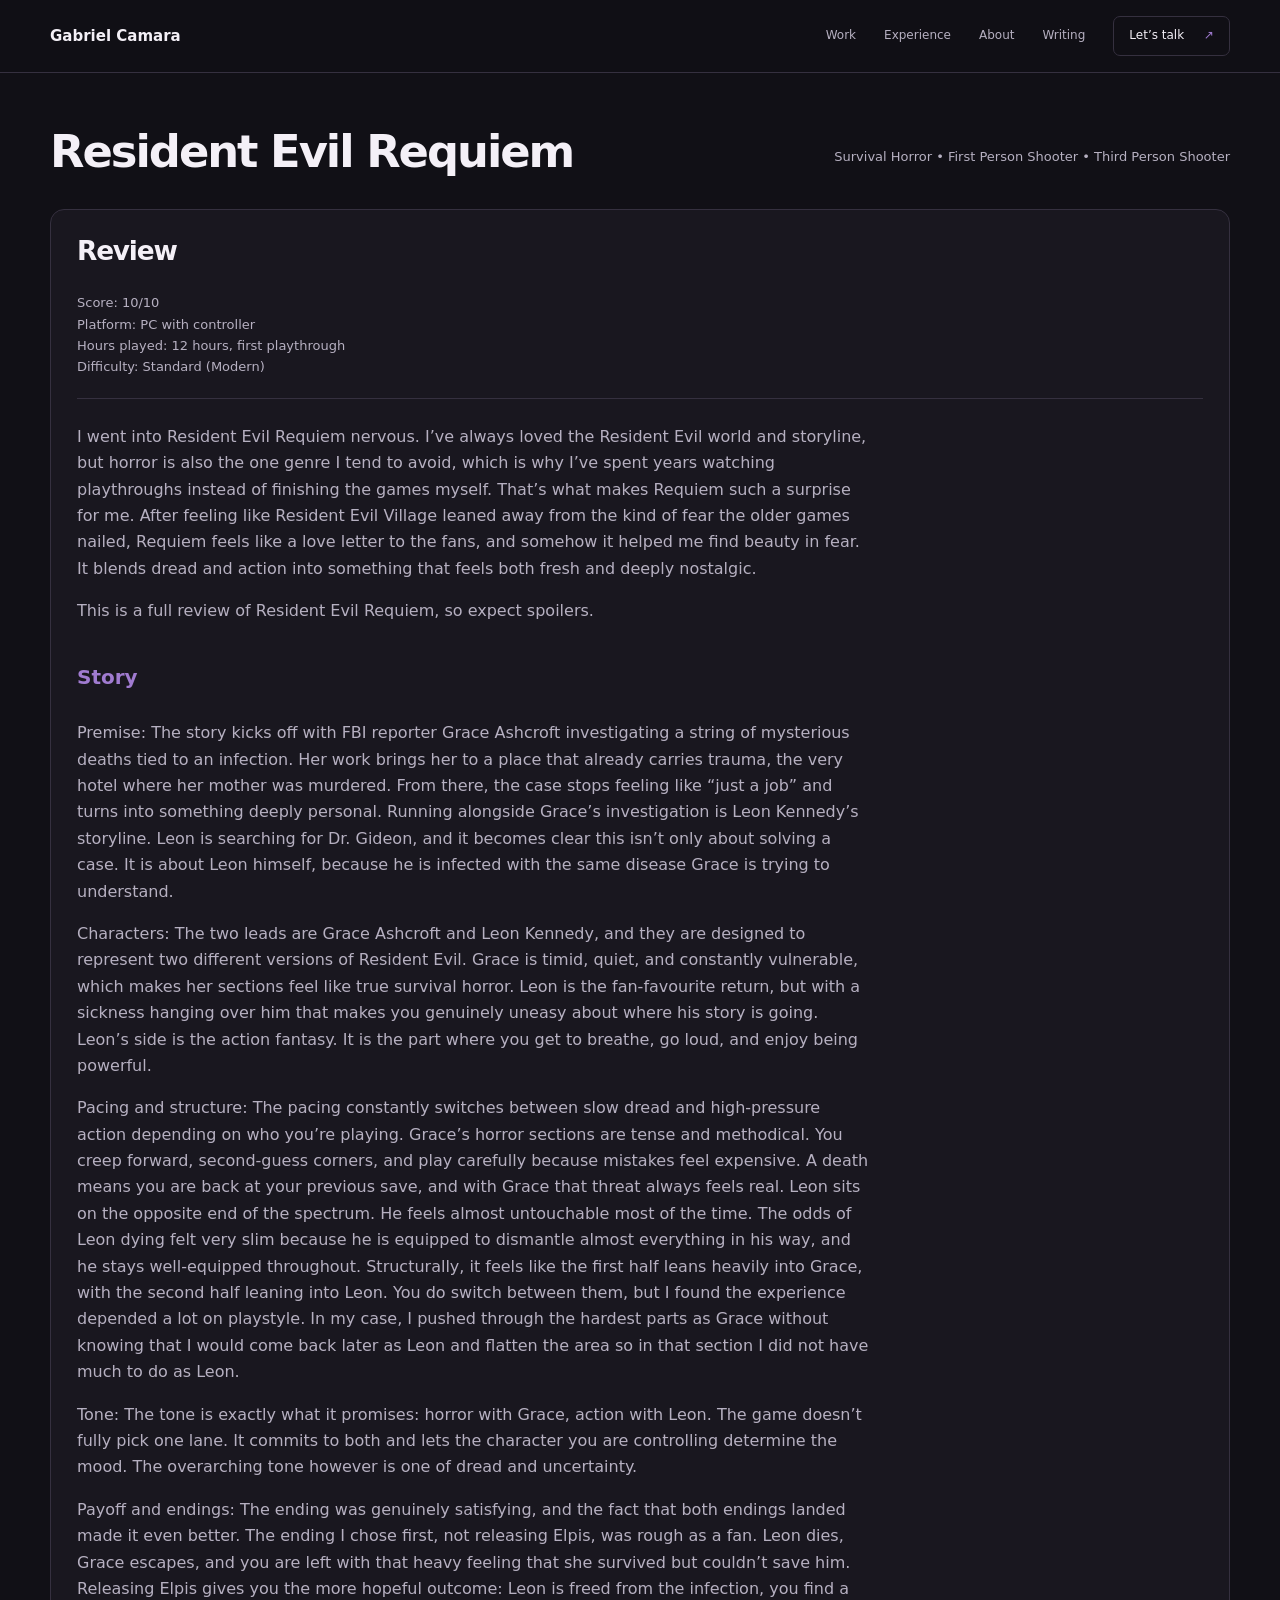
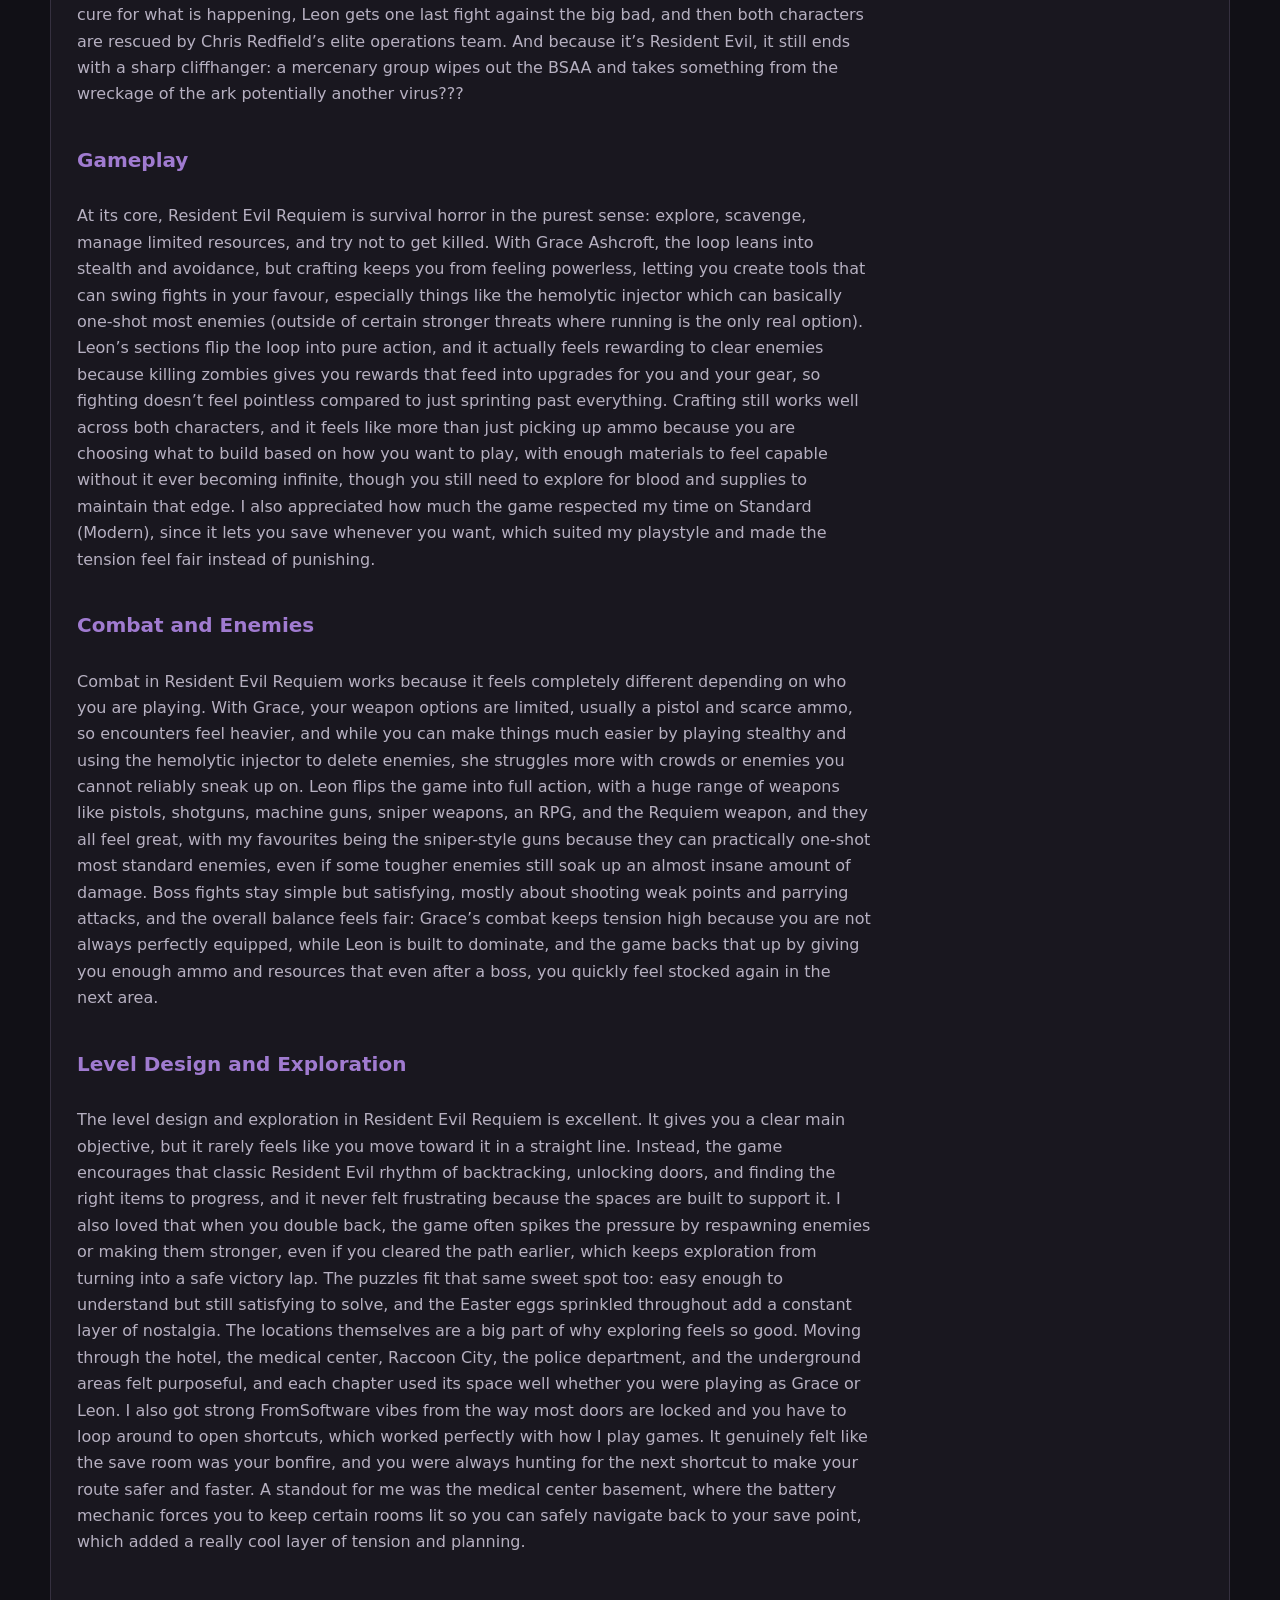
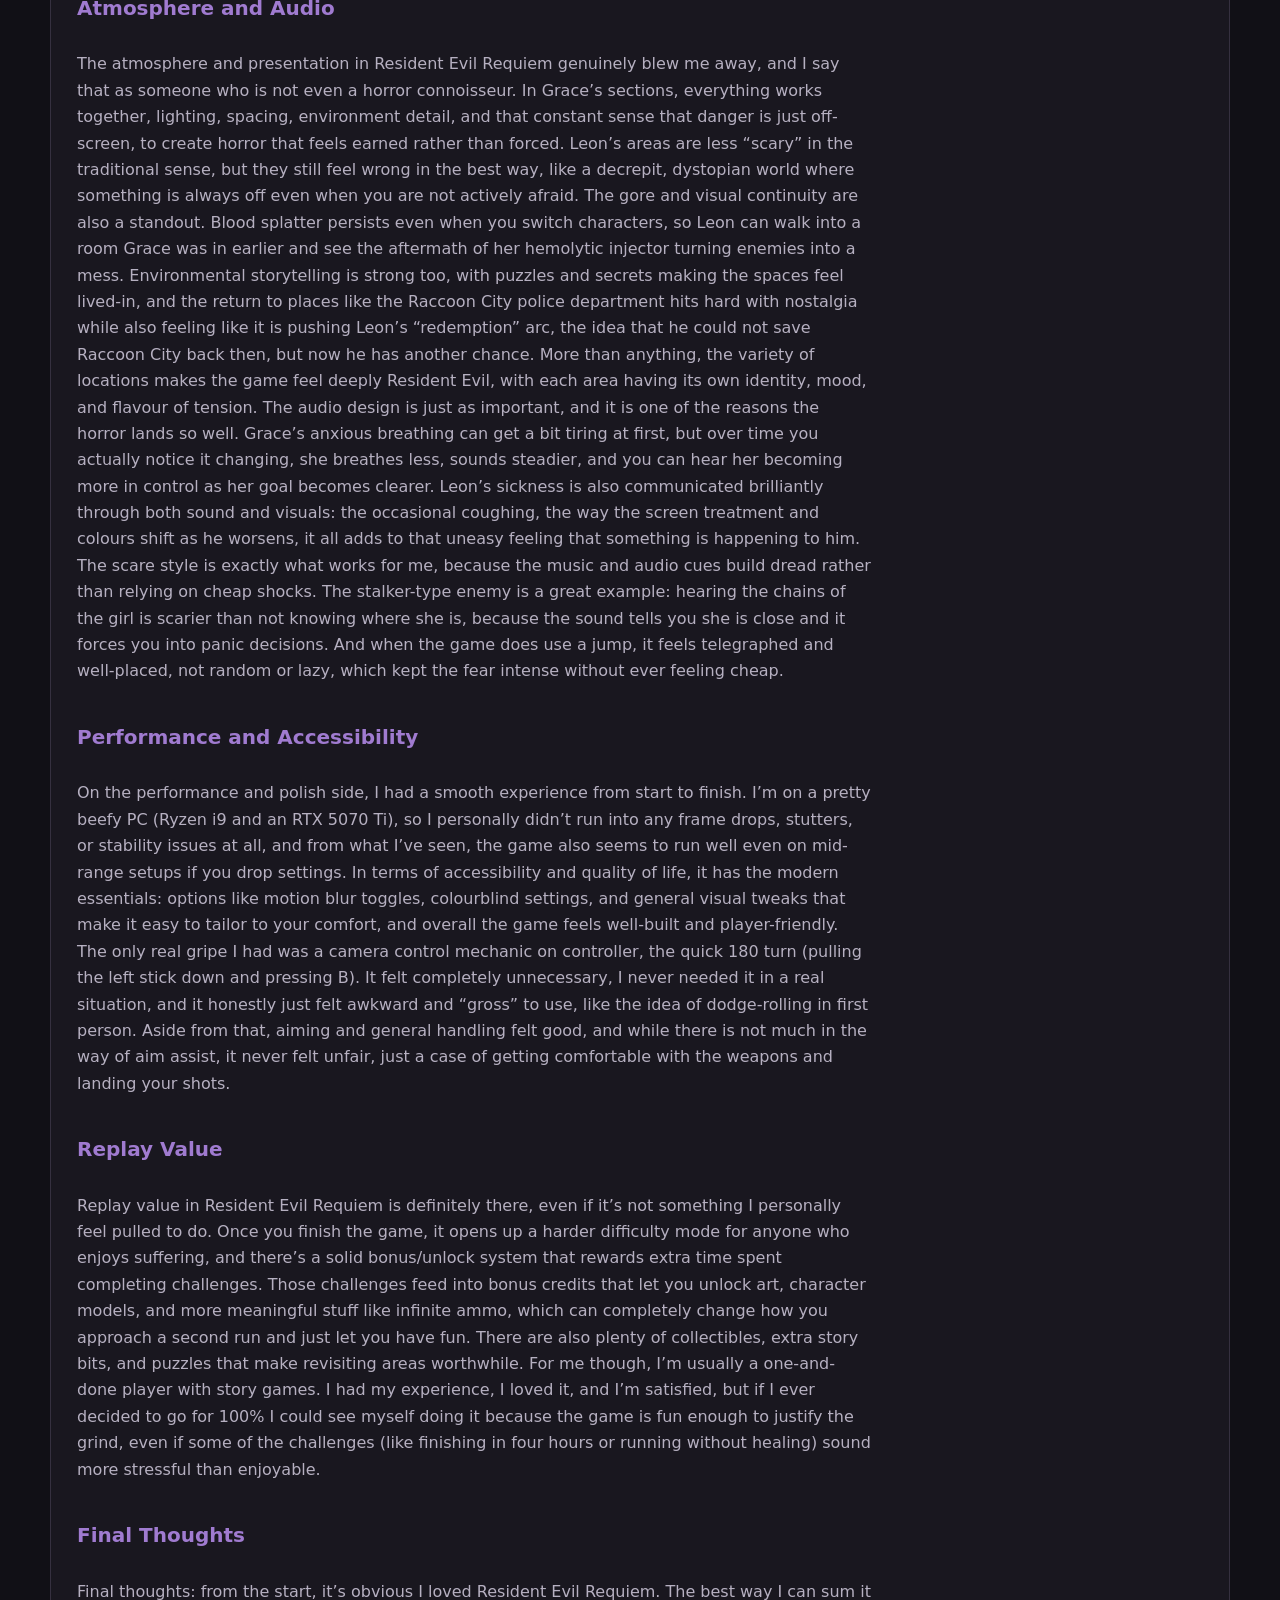
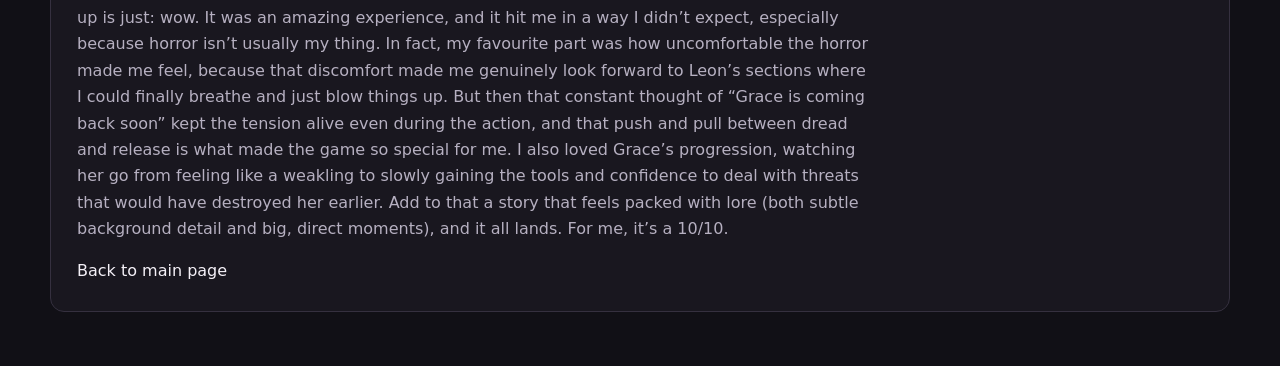
==== commit 6bcd567a: "Correct portfolio details and refine spacing, navigation and purple palette" ====
--- a/reviews/resident-evil-requiem.html
+++ b/reviews/resident-evil-requiem.html
@@ -10,12 +10,12 @@
   <header class="site-header">
     <div class="container header-inner">
       <a class="logo" href="../index.html">Gabriel Camara</a>
-        <nav class="nav">
-          <a class="btn small" href="../index.html#projects">Games</a>
-          <a class="btn small" href="../index.html#reviews">Game Reviews</a>
-          <a class="btn small" href="../index.html#cv">CV</a>
-          <a class="btn small" href="../index.html#about">About</a>
-          <a class="btn small" href="../index.html#contact">Contact</a>
+      <nav class="nav" aria-label="Main navigation">
+        <a href="../index.html#projects">Work</a>
+        <a href="../index.html#experience">Experience</a>
+        <a href="../index.html#about">About</a>
+        <a href="../index.html#reviews">Writing</a>
+        <a class="nav-contact" href="../index.html#contact">Let’s talk <span aria-hidden="true">↗</span></a>
       </nav>
     </div>
   </header>
--- a/styles.css
+++ b/styles.css
@@ -1,6 +1,740 @@
-:root{--bg:#111016;--surface:#19171f;--surface-2:#201d29;--text:#f4f0f7;--muted:#b6b0c1;--accent:#bd9af6;--border:#35303f;--green:#a4d5b3;--radius:14px;color-scheme:dark}
-*{box-sizing:border-box}html{scroll-behavior:smooth;scroll-padding-top:100px}body{margin:0;background:var(--bg);color:var(--text);font-family:Inter,ui-sans-serif,system-ui,-apple-system,BlinkMacSystemFont,"Segoe UI",sans-serif;line-height:1.65}a{color:inherit;text-decoration:none}button,a,summary{-webkit-tap-highlight-color:transparent}a:focus-visible,summary:focus-visible{outline:3px solid var(--accent);outline-offset:5px}a:hover{color:var(--accent)}img{display:block;max-width:100%}h1,h2,h3,p{margin-top:0}h1,h2,h3{line-height:1.12;letter-spacing:-.045em}p{color:var(--muted)}h2{font-size:clamp(2rem,3.5vw,3rem);font-weight:600;margin-bottom:18px}h3{font-size:1.65rem;font-weight:600}em{font-style:normal;color:var(--accent)}.container{width:min(1180px,calc(100% - 72px));margin-inline:auto}.eyebrow{font-size:10px;font-weight:650;letter-spacing:.14em;line-height:1.6;color:var(--muted)}.status-dot{display:inline-block;width:7px;height:7px;background:var(--green);border-radius:50%;flex-shrink:0}.skip-link{position:fixed;left:20px;top:-100px;background:var(--accent);color:var(--bg);padding:12px;z-index:100}.skip-link:focus{top:12px}.site-header{position:sticky;top:0;z-index:20;background:#111016ed;backdrop-filter:blur(16px);border-bottom:1px solid var(--border)}.header-inner{display:flex;align-items:center;justify-content:space-between;gap:28px;min-height:88px}.logo{display:flex;align-items:center;gap:13px;font-size:13px;font-weight:600;letter-spacing:0}.logo-mark{font-size:25px;letter-spacing:-.08em}.logo-mark span{color:var(--accent)}.nav{display:flex;align-items:center;gap:28px;font-size:12px;color:var(--muted)}.nav a{padding:10px 0}.nav .nav-contact{border:1px solid var(--border);border-radius:7px;padding:9px 15px;color:var(--text)}.nav-contact span{margin-left:16px;color:var(--accent)}.hero{background:radial-gradient(ellipse at 82% 30%,#38264430,transparent 55%)}.hero-inner{display:grid;grid-template-columns:1.25fr 1fr;gap:75px;padding-block:85px 65px;align-items:center}.hero-copy>.eyebrow{display:flex;gap:10px;align-items:center;margin-bottom:26px}h1{font-size:clamp(3.7rem,6.8vw,6rem);font-weight:600;line-height:1.04;margin-bottom:26px}.hero-intro{font-size:17px;max-width:470px;line-height:1.8}.hero-intro span{color:var(--text)}.actions{display:flex;gap:12px;flex-wrap:wrap;margin-top:30px}.btn{display:inline-flex;align-items:center;justify-content:center;gap:26px;padding:13px 19px;border:1px solid var(--border);background:transparent;border-radius:7px;font-size:12px;font-weight:600;box-shadow:none;transition:background .18s,transform .18s}.btn:hover{background:var(--surface-2);color:var(--text);transform:translateY(-2px)}.btn.primary{background:var(--accent);border-color:var(--accent);color:#17121f}.btn.primary:hover{background:#d2b5ff}.social{display:flex;gap:25px;font-size:12px;color:var(--muted);margin-top:28px}.portrait-frame{height:410px;border-radius:100px 14px 14px 14px;overflow:hidden;position:relative;background:var(--surface);border:1px solid #645170}.portrait-frame img{width:100%;height:100%;object-fit:cover;object-position:center 38%}.portrait-frame:after{content:"";position:absolute;inset:0;background:linear-gradient(0deg,#100b19bb,transparent 35%,transparent 80%,#100b1970)}.portrait-label,.portrait-index{position:absolute;z-index:1;font-size:9px;letter-spacing:.14em;color:#fff}.portrait-label{top:22px;right:20px}.portrait-index{bottom:23px;left:24px;font-family:monospace;font-size:12px}.now-card{display:flex;align-items:flex-start;gap:14px;padding:20px 22px;border:1px solid var(--border);border-radius:10px;background:var(--surface);margin:-25px 18px 0;position:relative;z-index:2}.now-card>.status-dot{margin-top:5px}.now-card .eyebrow{font-size:9px;margin-bottom:6px}.now-card strong{font-size:13px;font-weight:550}.now-card p:last-child{font-size:10px;margin:5px 0 0}.hero-bottom{border-top:1px solid var(--border);padding-block:22px;display:flex;justify-content:space-between;gap:15px;color:var(--muted);font-size:9px;letter-spacing:.12em}.section{padding-block:90px}.section-head{display:flex;align-items:end;justify-content:space-between;gap:40px;margin-bottom:36px}.section-head p{font-size:13px;margin-bottom:18px}.section-head .eyebrow{font-size:10px;margin-bottom:14px}.section-head h2{margin-bottom:8px}.project{border:1px solid var(--border);border-radius:var(--radius);background:var(--surface);overflow:hidden}.featured{display:grid;grid-template-columns:1.15fr 1fr;margin-bottom:24px}.project-image{position:relative;display:block;background:#25202d;overflow:hidden}.project-image img{width:100%;height:100%;object-fit:cover;transition:transform .4s}.project-image:hover img{transform:scale(1.025)}.image-caption{position:absolute;bottom:18px;left:20px;right:20px;display:flex;justify-content:space-between;background:#111016df;padding:10px 14px;border-radius:5px;color:#fff;font-size:9px;letter-spacing:.13em}.project-copy{padding:32px}.project-top{display:flex;align-items:center;justify-content:space-between;gap:10px;margin-bottom:24px;flex-wrap:wrap}.tag{font-size:9px;border:1px solid #4c425b;border-radius:5px;padding:4px 8px;color:#d0bcf0;white-space:nowrap}.project h3{font-size:30px;margin-bottom:16px}.project p{font-size:13px;line-height:1.8}.contribution{border-top:1px solid var(--border);padding-top:18px;margin-top:22px}.contribution .eyebrow{font-size:9px;color:var(--accent)}.contribution p{margin:9px 0 18px}.tags{display:flex;gap:7px;flex-wrap:wrap}.tags span{font-size:9px;color:var(--muted);background:#26212e;padding:5px 8px;border-radius:4px}.text-link{display:inline-flex;justify-content:space-between;gap:22px;align-items:center;font-size:12px;font-weight:600;color:var(--accent);margin-top:24px}.project-grid{display:grid;grid-template-columns:1fr 1fr;gap:24px}.compact .project-image,.concept-art{height:270px}.compact{display:flex;flex-direction:column}.compact .project-copy{flex:1;display:flex;flex-direction:column;align-items:flex-start}.compact .project-top{width:100%}.compact .text-link,.development-note{margin-top:auto;padding-top:8px}.concept-art{position:relative;overflow:hidden;background:radial-gradient(ellipse at 68% 85%,#604b743b,transparent 45%),#0b0b11;display:flex;align-items:center;justify-content:center}.concept-art:before{content:"";position:absolute;inset:0;background:repeating-linear-gradient(90deg,transparent 0 49px,#ffffff05 49px 50px),repeating-linear-gradient(0deg,transparent 0 49px,#ffffff05 49px 50px);transform:perspective(250px) rotateX(32deg) scale(1.5);opacity:.5}.beam{position:absolute;width:400px;height:210px;right:-80px;bottom:-65px;background:linear-gradient(100deg,transparent,#d2c1ff35);clip-path:polygon(100% 40%,0 0,0 100%);transform:rotate(-30deg);filter:blur(15px)}.concept-label{z-index:1;color:#e8ddf9;font-size:15px;letter-spacing:.22em}.concept-caption{position:absolute;bottom:20px;color:#b6b0c1;font-size:8px;letter-spacing:.12em}.development-note{display:flex;gap:9px;align-items:center;font-size:11px;color:var(--muted)}.experience-section{border-block:1px solid var(--border);background:#141218}.experience-layout{display:grid;grid-template-columns:1fr 1.3fr;gap:100px}.experience-intro>p:first-child{font-size:19px;line-height:1.8;max-width:350px}.skill-list{display:flex;flex-wrap:wrap;gap:8px;margin-top:28px}.skill-list span{padding:8px 12px;border:1px solid var(--border);border-radius:5px;font-size:11px}.secondary-skills{font-size:12px;margin-top:24px;max-width:350px}.job{border-top:1px solid var(--border);padding:23px 0}.job:first-child{border-color:#80619e}.job-meta{display:flex;justify-content:space-between;align-items:center;color:var(--muted);font-size:9px;letter-spacing:.1em;margin-bottom:13px}.job h3{font-size:21px;margin-bottom:8px}.job .company{color:var(--accent);font-size:12px;margin-bottom:13px}.job p:last-child{font-size:13px;margin:0}.earlier{border-top:1px solid var(--border);font-size:12px}.earlier summary{padding:18px 0;cursor:pointer;color:var(--muted)}.earlier summary span{float:right}.earlier[open] summary span{transform:rotate(45deg)}.about-layout{display:grid;grid-template-columns:1fr 1.1fr;gap:100px}.about-lead{font-size:18px;max-width:370px;margin-top:34px;line-height:1.8;color:var(--accent)}.about-copy>p{font-size:14px;margin-bottom:23px}.education{border-top:1px solid var(--border);padding-top:25px;margin-top:30px}.education h3{font-size:19px;line-height:1.5;margin-top:12px;margin-bottom:8px}.education p{font-size:12px}.education .award{color:var(--accent);margin-top:22px}.award span{color:var(--muted);padding-left:17px}.school{margin-top:20px}.cv-banner{background:var(--surface-2);border:1px solid #4e405f;padding:35px 42px;border-radius:var(--radius);display:flex;justify-content:space-between;align-items:center;gap:30px}.cv-banner h2{font-size:27px;margin-bottom:10px}.cv-banner p:last-child{font-size:12px;margin:0}.cv-banner .btn{flex-shrink:0}.review-row{display:flex;gap:30px;align-items:center;border-block:1px solid var(--border);padding:30px 0}.review-number{font-size:12px;color:var(--muted);align-self:flex-start}.review-row h3{font-size:25px;margin:10px 0}.review-row p{font-size:12px;margin:0}.review-score{margin-left:auto;color:var(--accent);font-size:38px;letter-spacing:-.06em}.review-score span{font-size:14px;color:var(--muted)}.review-arrow{margin-left:22px;color:var(--accent);font-size:28px}.contact-section{background:radial-gradient(ellipse at 80% 100%,#38254250,transparent 65%),#18141e;border-top:1px solid var(--border)}.contact-section .eyebrow{display:flex;gap:10px;align-items:center}.contact-section h2{font-size:clamp(3rem,5.5vw,5rem);margin-block:28px}.contact-section p{max-width:440px;font-size:14px}.email-link{display:inline-block;font-size:clamp(15px,2.7vw,24px);border-bottom:1px solid #7c628f;padding-bottom:12px;margin-top:16px}.email-link span{margin-left:25px;color:var(--accent)}.footer{border-top:1px solid var(--border);padding-block:25px}.footer-inner{display:flex;justify-content:space-between;gap:20px;align-items:center;font-size:10px;color:var(--muted)}.footer p{margin:0}.footer a{font-size:10px}.panel{border:1px solid var(--border);border-radius:var(--radius);padding:32px;background:var(--surface)}.panel>p{max-width:78ch}.panel h4{font-size:20px;color:var(--accent);margin-top:36px}.review-top{padding-bottom:20px;border-bottom:1px solid var(--border);margin-bottom:25px}.review-line{display:block;font-size:13px;color:var(--muted)}
-@media(min-width:1500px){.hero-inner{padding-block:105px 85px}}
-@media(max-width:1000px){.hero-inner{gap:35px}.portrait-frame{height:360px}h1{font-size:64px}.experience-layout,.about-layout{gap:45px}.project-copy{padding:24px}.hero-intro{font-size:15px}.nav{gap:18px}}
-@media(max-width:760px){.container{width:calc(100% - 36px)}.header-inner{min-height:74px;gap:12px;flex-wrap:wrap;padding-block:14px}.logo{font-size:12px}.logo-mark{font-size:24px}.nav{gap:17px;font-size:11px;overflow:auto;width:100%;justify-content:space-between}.nav a{white-space:nowrap}.nav .nav-contact{padding:5px 9px}.nav-contact span{margin-left:4px}html{scroll-padding-top:130px}.hero-inner{grid-template-columns:1fr;padding-block:45px;gap:38px}h1{font-size:clamp(55px,12vw,80px)}.hero-intro{max-width:500px}.hero-side{max-width:500px;width:100%;margin:auto}.portrait-frame{height:400px}.hero-bottom{font-size:8px;flex-wrap:wrap}.hero-bottom>span:nth-child(2){display:none}.section{padding-block:58px}.section-head{display:block;margin-bottom:28px}.section-head>p{margin-top:16px}.featured,.project-grid,.experience-layout,.about-layout{grid-template-columns:1fr}.featured .project-image{height:290px}.compact .project-image,.concept-art{height:240px}.project-copy{padding:25px}.project h3{font-size:28px}.project-top{margin-bottom:19px}.experience-layout,.about-layout{gap:32px}.experience-intro>p:first-child,.secondary-skills{max-width:none}.about-lead{max-width:none;margin-top:20px}.cv-banner{padding:28px;align-items:flex-start;flex-direction:column}.cv-banner h2{font-size:25px}.review-row{gap:15px}.review-number{display:none}.review-row h3{font-size:20px}.review-row .eyebrow{font-size:8px}.review-score{font-size:30px}.review-arrow{margin-left:0;font-size:23px}.review-row p{font-size:11px}.footer-inner{flex-wrap:wrap}.footer-inner>p:nth-child(2){display:none}.contact-section h2{font-size:50px}.panel{padding:22px}}
-@media(prefers-reduced-motion:reduce){html{scroll-behavior:auto}*,*:before,*:after{transition:none!important}}
+:root{
+--bg:#111016;
+--surface:#19171f;
+--surface-2:#201d29;
+--text:#f4f0f7;
+--muted:#b6b0c1;
+--accent:#a07bd0;
+--border:#35303f;
+--green:#a4d5b3;
+--radius:14px;
+color-scheme:dark}
+
+*{
+box-sizing:border-box}
+html{
+scroll-behavior:smooth;
+scroll-padding-top:100px}
+body{
+margin:0;
+background:var(--bg);
+color:var(--text);
+font-family:Inter,ui-sans-serif,system-ui,-apple-system,BlinkMacSystemFont,"Segoe UI",sans-serif;
+line-height:1.65}
+a{
+color:inherit;
+text-decoration:none}
+button,a,summary{
+-webkit-tap-highlight-color:transparent}
+a:focus-visible,summary:focus-visible{
+outline:3px solid var(--accent);
+outline-offset:5px}
+a:hover{
+color:var(--accent)}
+img{
+display:block;
+max-width:100%}
+h1,h2,h3,p{
+margin-top:0}
+h1,h2,h3{
+line-height:1.12;
+letter-spacing:-.045em}
+p{
+color:var(--muted)}
+h2{
+font-size:clamp(2rem,3.5vw,3rem);
+font-weight:600;
+margin-bottom:18px}
+h3{
+font-size:1.65rem;
+font-weight:600}
+em{
+font-style:normal;
+color:var(--accent)}
+.container{
+width:min(1180px,calc(100% - 72px));
+margin-inline:auto}
+.eyebrow{
+font-size:10px;
+font-weight:650;
+letter-spacing:.14em;
+line-height:1.6;
+color:var(--muted)}
+.status-dot{
+display:inline-block;
+width:7px;
+height:7px;
+background:var(--green);
+border-radius:50%;
+flex-shrink:0}
+.skip-link{
+position:fixed;
+left:20px;
+top:-100px;
+background:var(--accent);
+color:var(--bg);
+padding:12px;
+z-index:100}
+.skip-link:focus{
+top:12px}
+.site-header{
+position:sticky;
+top:0;
+z-index:20;
+background:#111016ed;
+backdrop-filter:blur(16px);
+border-bottom:1px solid var(--border)}
+.header-inner{
+display:flex;
+align-items:center;
+justify-content:space-between;
+gap:28px;
+min-height:72px}
+.logo{
+display:flex;
+align-items:center;
+gap:13px;
+font-size:13px;
+font-weight:600;
+letter-spacing:0}
+.logo-mark{
+font-size:25px;
+letter-spacing:-.08em}
+.logo-mark span{
+color:var(--accent)}
+.nav{
+display:flex;
+align-items:center;
+gap:28px;
+font-size:12px;
+color:var(--muted)}
+.nav a{
+padding:10px 0}
+.nav .nav-contact{
+border:1px solid var(--border);
+border-radius:7px;
+padding:9px 15px;
+color:var(--text)}
+.nav-contact span{
+margin-left:16px;
+color:var(--accent)}
+.hero{
+background:radial-gradient(ellipse at 82% 30%,#38264430,transparent 55%)}
+.hero-inner{
+display:grid;
+grid-template-columns:1.25fr 1fr;
+gap:48px;
+padding-block:48px 36px;
+align-items:center}
+.hero-copy>.eyebrow{
+display:flex;
+gap:10px;
+align-items:center;
+margin-bottom:26px}
+h1{
+font-size:clamp(3.7rem,6.8vw,6rem);
+font-weight:600;
+line-height:1.04;
+margin-bottom:26px}
+.hero-intro{
+font-size:17px;
+max-width:470px;
+line-height:1.8}
+.hero-intro span{
+color:var(--text)}
+.actions{
+display:flex;
+gap:12px;
+flex-wrap:wrap;
+margin-top:30px}
+.btn{
+display:inline-flex;
+align-items:center;
+justify-content:center;
+gap:26px;
+padding:13px 19px;
+border:1px solid var(--border);
+background:transparent;
+border-radius:7px;
+font-size:12px;
+font-weight:600;
+box-shadow:none;
+transition:background .18s,transform .18s}
+.btn:hover{
+background:var(--surface-2);
+color:var(--text);
+transform:translateY(-2px)}
+.btn.primary{
+background:var(--accent);
+border-color:var(--accent);
+color:#17121f}
+.btn.primary:hover{
+background:#ad89da}
+.social{
+display:flex;
+gap:25px;
+font-size:12px;
+color:var(--muted);
+margin-top:28px}
+.portrait-frame{
+height:350px;
+border-radius:100px 14px 14px 14px;
+overflow:hidden;
+position:relative;
+background:var(--surface);
+border:1px solid #645170}
+.portrait-frame img{
+width:100%;
+height:100%;
+object-fit:cover;
+object-position:center 38%}
+.portrait-frame:after{
+content:"";
+position:absolute;
+inset:0;
+background:linear-gradient(0deg,#100b19bb,transparent 35%,transparent 80%,#100b1970)}
+.portrait-label,.portrait-index{
+position:absolute;
+z-index:1;
+font-size:9px;
+letter-spacing:.14em;
+color:#fff}
+.portrait-label{
+top:22px;
+right:20px}
+.portrait-index{
+bottom:23px;
+left:24px;
+font-family:monospace;
+font-size:12px}
+.now-card{
+display:flex;
+align-items:flex-start;
+gap:14px;
+padding:20px 22px;
+border:1px solid var(--border);
+border-radius:10px;
+background:var(--surface);
+margin:-25px 18px 0;
+position:relative;
+z-index:2}
+.now-card>.status-dot{
+margin-top:5px}
+.now-card .eyebrow{
+font-size:9px;
+margin-bottom:6px}
+.now-card strong{
+font-size:13px;
+font-weight:550}
+.now-card p:last-child{
+font-size:10px;
+margin:5px 0 0}
+.hero-bottom{
+border-top:1px solid var(--border);
+padding-block:22px;
+display:flex;
+justify-content:space-between;
+gap:15px;
+color:var(--muted);
+font-size:9px;
+letter-spacing:.12em}
+.section{
+padding-block:54px}
+.section-head{
+display:flex;
+align-items:end;
+justify-content:space-between;
+gap:40px;
+margin-bottom:24px}
+.section-head p{
+font-size:13px;
+margin-bottom:18px}
+.section-head .eyebrow{
+font-size:10px;
+margin-bottom:14px}
+.section-head h2{
+margin-bottom:8px}
+.project{
+border:1px solid var(--border);
+border-radius:var(--radius);
+background:var(--surface);
+overflow:hidden}
+.featured{
+display:grid;
+grid-template-columns:1.15fr 1fr;
+margin-bottom:24px}
+.project-image{
+position:relative;
+display:block;
+background:#25202d;
+overflow:hidden}
+.project-image img{
+width:100%;
+height:100%;
+object-fit:cover;
+transition:transform .4s}
+.project-image:hover img{
+transform:scale(1.025)}
+.image-caption{
+position:absolute;
+bottom:18px;
+left:20px;
+right:20px;
+display:flex;
+justify-content:space-between;
+background:#111016df;
+padding:10px 14px;
+border-radius:5px;
+color:#fff;
+font-size:9px;
+letter-spacing:.13em}
+.project-copy{
+padding:26px}
+.project-top{
+display:flex;
+align-items:center;
+justify-content:space-between;
+gap:10px;
+margin-bottom:24px;
+flex-wrap:wrap}
+.tag{
+font-size:9px;
+border:1px solid #4c425b;
+border-radius:5px;
+padding:4px 8px;
+color:#b096cd;
+white-space:nowrap}
+.project h3{
+font-size:30px;
+margin-bottom:16px}
+.project p{
+font-size:13px;
+line-height:1.8}
+.contribution{
+border-top:1px solid var(--border);
+padding-top:18px;
+margin-top:22px}
+.contribution .eyebrow{
+font-size:9px;
+color:var(--accent)}
+.contribution p{
+margin:9px 0 18px}
+.tags{
+display:flex;
+gap:7px;
+flex-wrap:wrap}
+.tags span{
+font-size:9px;
+color:var(--muted);
+background:#26212e;
+padding:5px 8px;
+border-radius:4px}
+.text-link{
+display:inline-flex;
+justify-content:space-between;
+gap:22px;
+align-items:center;
+font-size:12px;
+font-weight:600;
+color:var(--accent);
+margin-top:24px}
+.project-grid{
+display:grid;
+grid-template-columns:1fr 1fr;
+gap:24px}
+.compact .project-image,.concept-art{
+height:220px}
+.compact{
+display:flex;
+flex-direction:column}
+.compact .project-copy{
+flex:1;
+display:flex;
+flex-direction:column;
+align-items:flex-start}
+.compact .project-top{
+width:100%}
+.compact .text-link,.development-note{
+margin-top:auto;
+padding-top:8px}
+.concept-art{
+position:relative;
+overflow:hidden;
+background:radial-gradient(ellipse at 68% 85%,#604b743b,transparent 45%),#0b0b11;
+display:flex;
+align-items:center;
+justify-content:center}
+.concept-art:before{
+content:"";
+position:absolute;
+inset:0;
+background:repeating-linear-gradient(90deg,transparent 0 49px,#ffffff05 49px 50px),repeating-linear-gradient(0deg,transparent 0 49px,#ffffff05 49px 50px);
+transform:perspective(250px) rotateX(32deg) scale(1.5);
+opacity:.5}
+.beam{
+position:absolute;
+width:400px;
+height:210px;
+right:-80px;
+bottom:-65px;
+background:linear-gradient(100deg,transparent,#d2c1ff35);
+clip-path:polygon(100% 40%,0 0,0 100%);
+transform:rotate(-30deg);
+filter:blur(15px)}
+.concept-label{
+z-index:1;
+color:#baa4d1;
+font-size:15px;
+letter-spacing:.22em}
+.concept-caption{
+position:absolute;
+bottom:20px;
+color:#b6b0c1;
+font-size:8px;
+letter-spacing:.12em}
+.development-note{
+display:flex;
+gap:9px;
+align-items:center;
+font-size:11px;
+color:var(--muted)}
+.experience-section{
+border-block:1px solid var(--border);
+background:#141218}
+.experience-layout{
+display:grid;
+grid-template-columns:1fr 1.3fr;
+gap:48px}
+.experience-intro>p:first-child{
+font-size:19px;
+line-height:1.8;
+max-width:350px}
+.skill-list{
+display:flex;
+flex-wrap:wrap;
+gap:8px;
+margin-top:28px}
+.skill-list span{
+padding:8px 12px;
+border:1px solid var(--border);
+border-radius:5px;
+font-size:11px}
+.secondary-skills{
+font-size:12px;
+margin-top:24px;
+max-width:350px}
+.job{
+border-top:1px solid var(--border);
+padding:18px 0}
+.job:first-child{
+border-color:#80619e}
+.job-meta{
+display:flex;
+justify-content:space-between;
+align-items:center;
+color:var(--muted);
+font-size:9px;
+letter-spacing:.1em;
+margin-bottom:13px}
+.job h3{
+font-size:21px;
+margin-bottom:8px}
+.job .company{
+color:var(--accent);
+font-size:12px;
+margin-bottom:13px}
+.job p:last-child{
+font-size:13px;
+margin:0}
+.earlier{
+border-top:1px solid var(--border);
+font-size:12px}
+.earlier summary{
+padding:18px 0;
+cursor:pointer;
+color:var(--muted)}
+.earlier summary span{
+float:right}
+.earlier[open] summary span{
+transform:rotate(45deg)}
+.about-layout{
+display:grid;
+grid-template-columns:1fr 1.1fr;
+gap:48px}
+.about-lead{
+font-size:18px;
+max-width:370px;
+margin-top:22px;
+line-height:1.8;
+color:var(--accent)}
+.about-copy>p{
+font-size:14px;
+margin-bottom:23px}
+.education{
+border-top:1px solid var(--border);
+padding-top:25px;
+margin-top:30px}
+.education h3{
+font-size:19px;
+line-height:1.5;
+margin-top:12px;
+margin-bottom:8px}
+.education p{
+font-size:12px}
+.education .award{
+color:var(--accent);
+margin-top:22px}
+.award span{
+color:var(--muted);
+padding-left:17px}
+.school{
+margin-top:20px}
+.cv-banner{
+background:var(--surface-2);
+border:1px solid #4e405f;
+padding:26px 32px;
+border-radius:var(--radius);
+display:flex;
+justify-content:space-between;
+align-items:center;
+gap:30px}
+.cv-banner h2{
+font-size:27px;
+margin-bottom:10px}
+.cv-banner p:last-child{
+font-size:12px;
+margin:0}
+.cv-banner .btn{
+flex-shrink:0}
+.review-row{
+display:flex;
+gap:30px;
+align-items:center;
+border-block:1px solid var(--border);
+padding:30px 0}
+.review-number{
+font-size:12px;
+color:var(--muted);
+align-self:flex-start}
+.review-row h3{
+font-size:25px;
+margin:10px 0}
+.review-row p{
+font-size:12px;
+margin:0}
+.review-score{
+margin-left:auto;
+color:var(--accent);
+font-size:38px;
+letter-spacing:-.06em}
+.review-score span{
+font-size:14px;
+color:var(--muted)}
+.review-arrow{
+margin-left:22px;
+color:var(--accent);
+font-size:28px}
+.contact-section{
+background:radial-gradient(ellipse at 80% 100%,#38254250,transparent 65%),#18141e;
+border-top:1px solid var(--border)}
+.contact-section .eyebrow{
+display:flex;
+gap:10px;
+align-items:center}
+.contact-section h2{
+font-size:clamp(3rem,5.5vw,5rem);
+margin-block:28px}
+.contact-section p{
+max-width:440px;
+font-size:14px}
+.email-link{
+display:inline-block;
+font-size:clamp(15px,2.7vw,24px);
+border-bottom:1px solid #7c628f;
+padding-bottom:12px;
+margin-top:16px}
+.email-link span{
+margin-left:25px;
+color:var(--accent)}
+.footer{
+border-top:1px solid var(--border);
+padding-block:25px}
+.footer-inner{
+display:flex;
+justify-content:space-between;
+gap:20px;
+align-items:center;
+font-size:10px;
+color:var(--muted)}
+.footer p{
+margin:0}
+.footer a{
+font-size:10px}
+.panel{
+border:1px solid var(--border);
+border-radius:var(--radius);
+padding:26px;
+background:var(--surface)}
+.panel>p{
+max-width:78ch}
+.panel h4{
+font-size:20px;
+color:var(--accent);
+margin-top:36px}
+.review-top{
+padding-bottom:20px;
+border-bottom:1px solid var(--border);
+margin-bottom:25px}
+.review-line{
+display:block;
+font-size:13px;
+color:var(--muted)}
+
+@media(min-width:1500px){
+.hero-inner{
+padding-block:60px 44px}
+}
+
+@media(max-width:1000px){
+.hero-inner{
+gap:35px}
+.portrait-frame{
+height:360px}
+h1{
+font-size:64px}
+.experience-layout,.about-layout{
+gap:45px}
+.project-copy{
+padding:24px}
+.hero-intro{
+font-size:15px}
+.nav{
+gap:18px}
+}
+
+@media(max-width:760px){
+.container{
+width:calc(100% - 36px)}
+.header-inner{
+min-height:74px;
+gap:12px;
+flex-wrap:wrap;
+padding-block:14px}
+.logo{
+font-size:12px}
+.logo-mark{
+font-size:24px}
+.nav{
+gap:17px;
+font-size:11px;
+overflow:auto;
+width:100%;
+justify-content:space-between}
+.nav a{
+white-space:nowrap}
+.nav .nav-contact{
+padding:5px 9px}
+.nav-contact span{
+margin-left:4px}
+html{
+scroll-padding-top:130px}
+.hero-inner{
+grid-template-columns:1fr;
+padding-block:32px;
+gap:38px}
+h1{
+font-size:clamp(55px,12vw,80px)}
+.hero-intro{
+max-width:500px}
+.hero-side{
+max-width:500px;
+width:100%;
+margin:auto}
+.portrait-frame{
+height:320px}
+.hero-bottom{
+font-size:8px;
+flex-wrap:wrap}
+.hero-bottom>span:nth-child(2){
+display:none}
+.section{
+padding-block:38px}
+.section-head{
+display:block;
+margin-bottom:28px}
+.section-head>p{
+margin-top:16px}
+.featured,.project-grid,.experience-layout,.about-layout{
+grid-template-columns:1fr}
+.featured .project-image{
+height:290px}
+.compact .project-image,.concept-art{
+height:200px}
+.project-copy{
+padding:25px}
+.project h3{
+font-size:28px}
+.project-top{
+margin-bottom:19px}
+.experience-layout,.about-layout{
+gap:32px}
+.experience-intro>p:first-child,.secondary-skills{
+max-width:none}
+.about-lead{
+max-width:none;
+margin-top:20px}
+.cv-banner{
+padding:28px;
+align-items:flex-start;
+flex-direction:column}
+.cv-banner h2{
+font-size:25px}
+.review-row{
+gap:15px}
+.review-number{
+display:none}
+.review-row h3{
+font-size:20px}
+.review-row .eyebrow{
+font-size:8px}
+.review-score{
+font-size:30px}
+.review-arrow{
+margin-left:0;
+font-size:23px}
+.review-row p{
+font-size:11px}
+.footer-inner{
+flex-wrap:wrap}
+.footer-inner>p:nth-child(2){
+display:none}
+.contact-section h2{
+font-size:50px}
+.panel{
+padding:22px}
+}
+
+@media(prefers-reduced-motion:reduce){
+html{
+scroll-behavior:auto}
+*,*:before,*:after{
+transition:none!important}
+}
+
+.featured .project-image{min-height:360px}
+.featured .project-image img{position:absolute;inset:0}
+@media(max-width:760px){.featured .project-image{min-height:290px}}
+
+/* Keep the introduction and education balanced without an empty left column. */
+.about-layout { grid-template-columns: .9fr 1.1fr; align-items:start; }
+.about-copy > p { margin-bottom:16px; }
+.hero-bottom { padding-block:16px; }
+.project-top { margin-bottom:18px; }
+.contribution { margin-top:16px; padding-top:14px; }
+.logo { font-size:15px; }
+@media(max-width:760px) {
+  .about-layout { grid-template-columns:1fr; gap:22px; }
+  .hero-inner { gap:26px; }
+  .project-copy { padding:22px; }
+  .portrait-frame { height:320px; }
+}
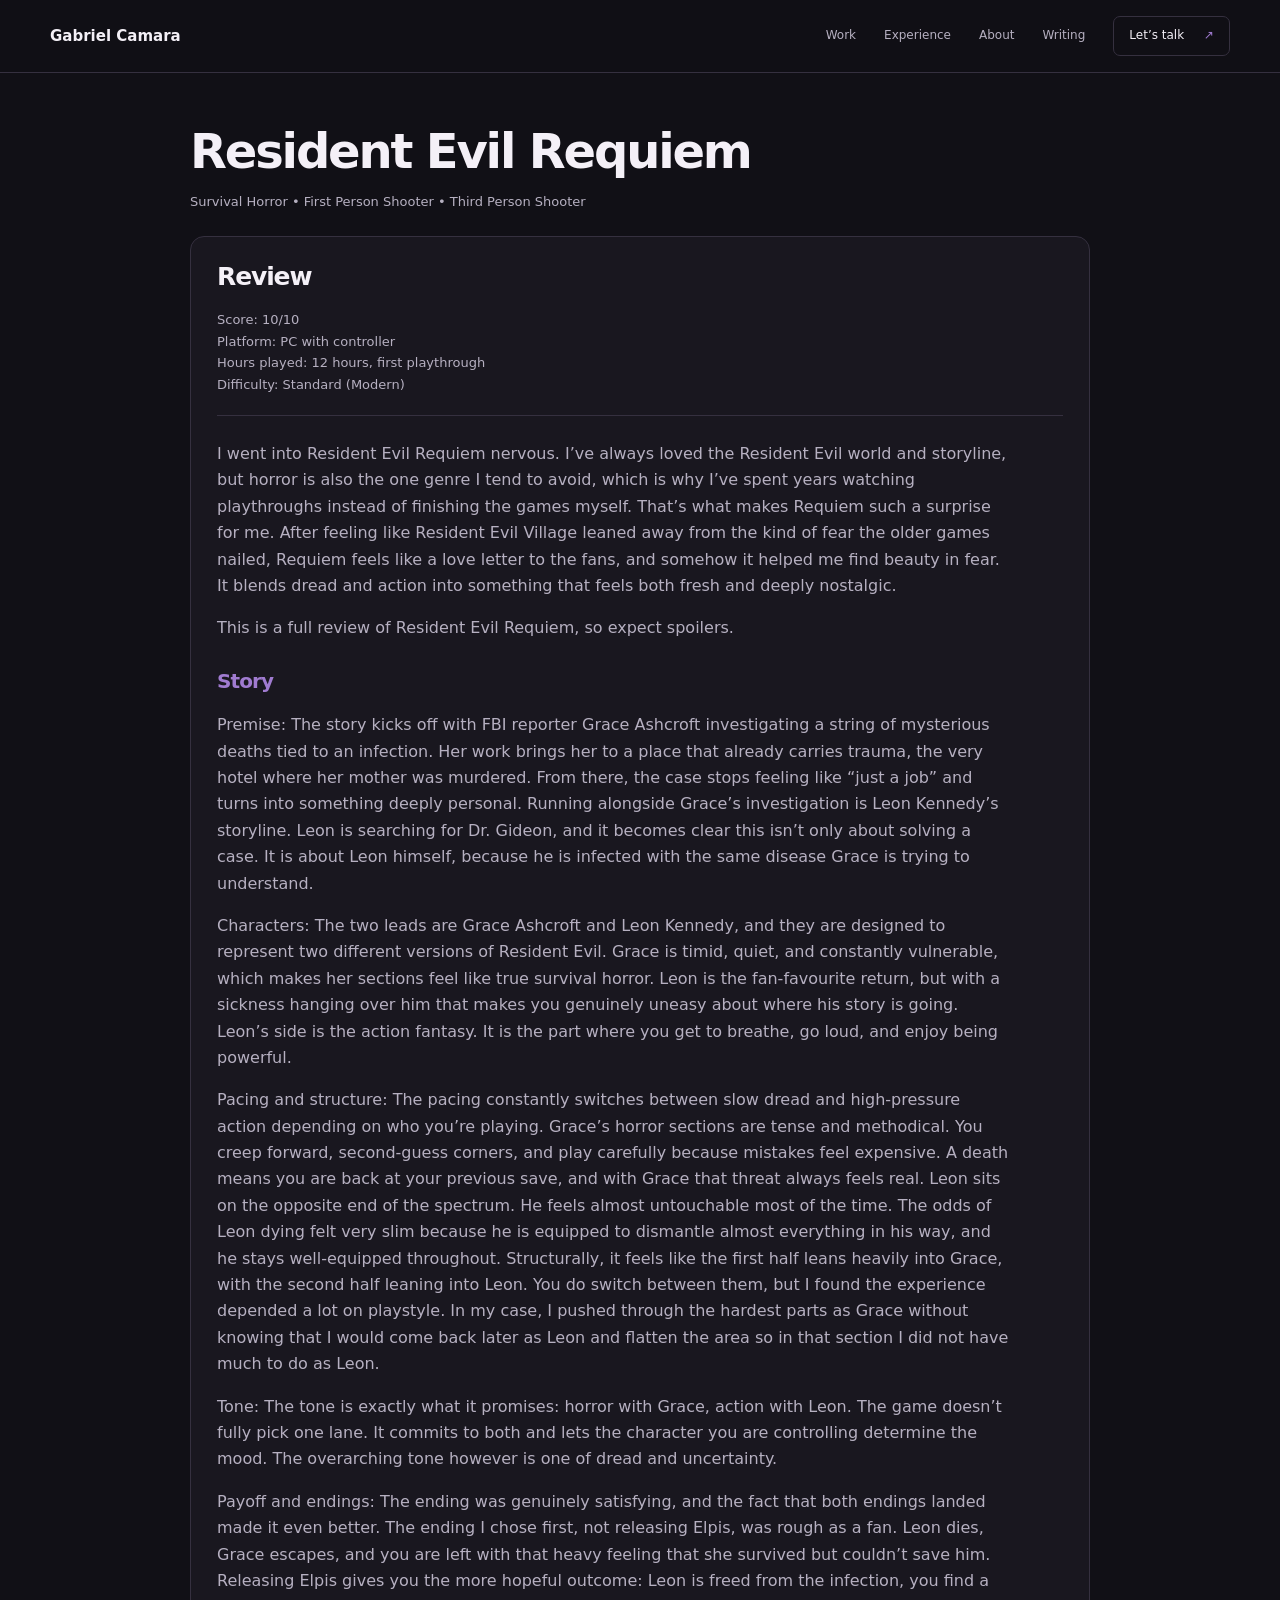
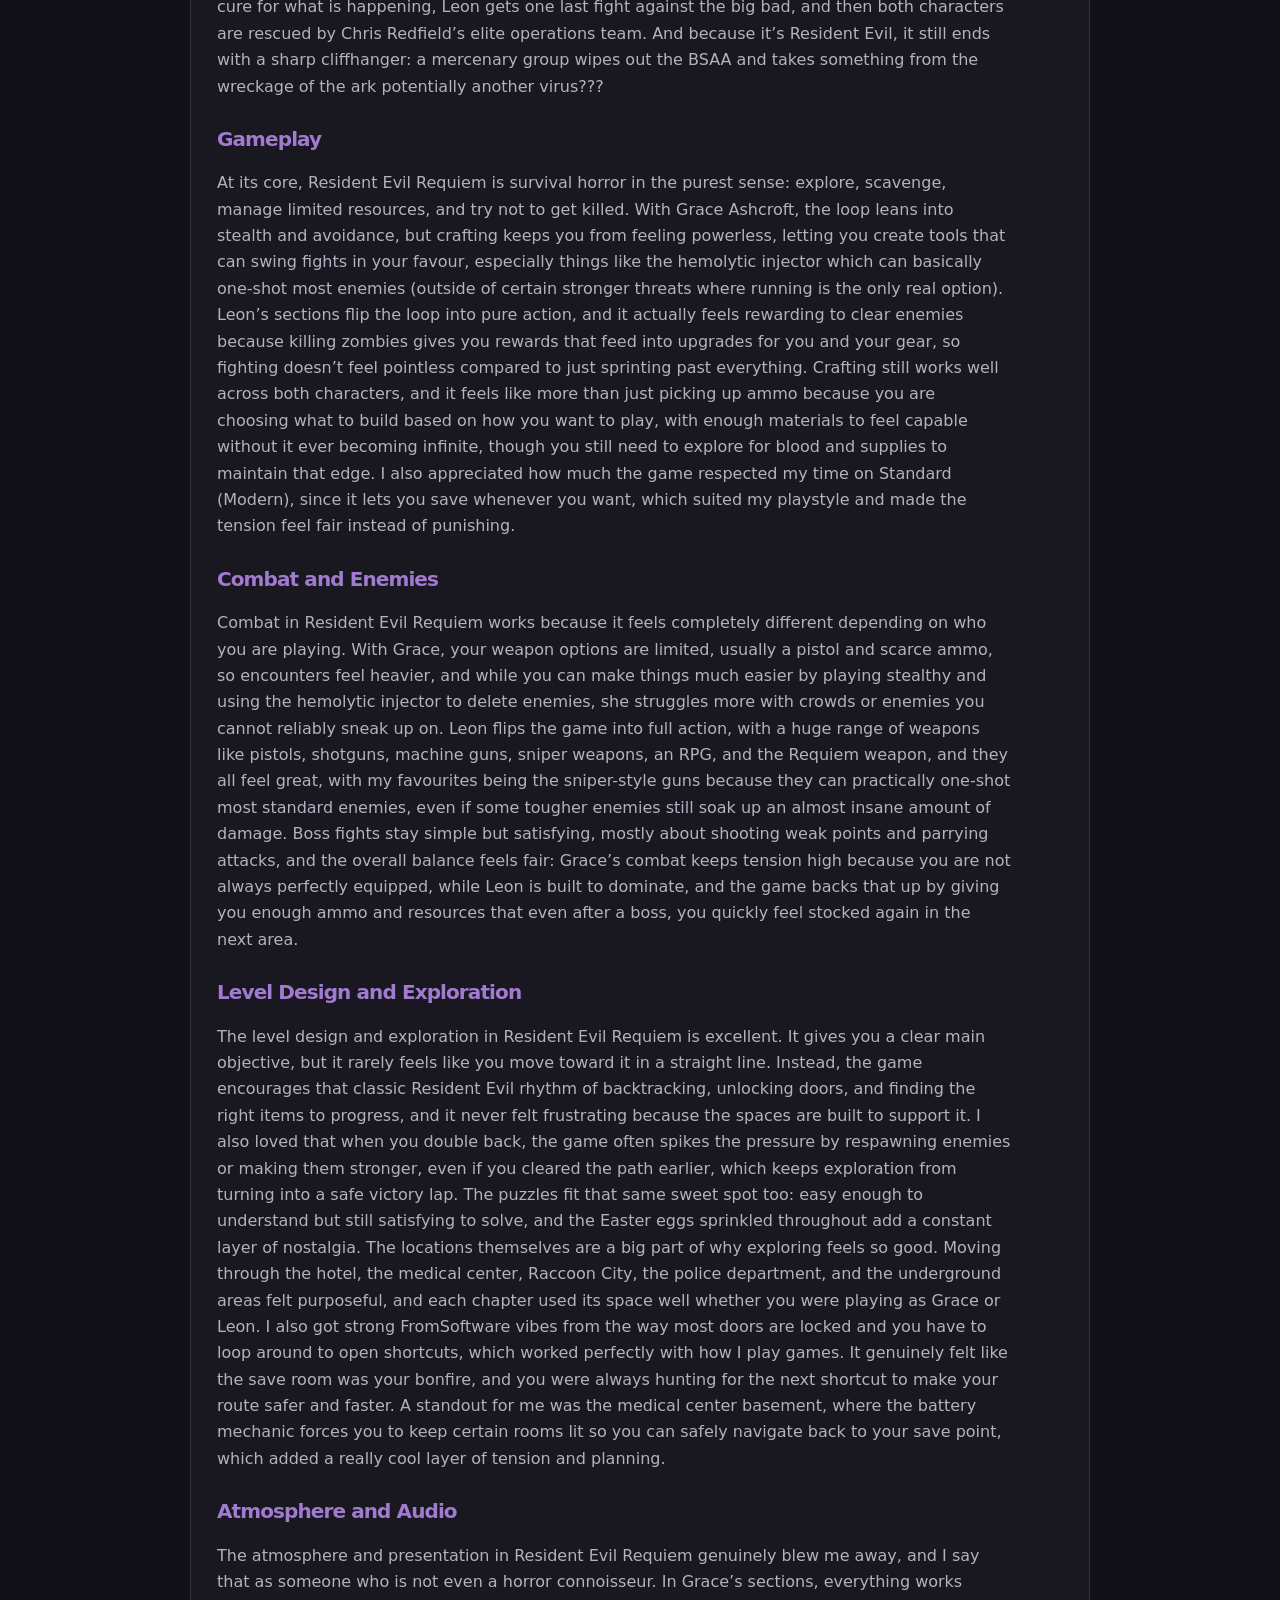
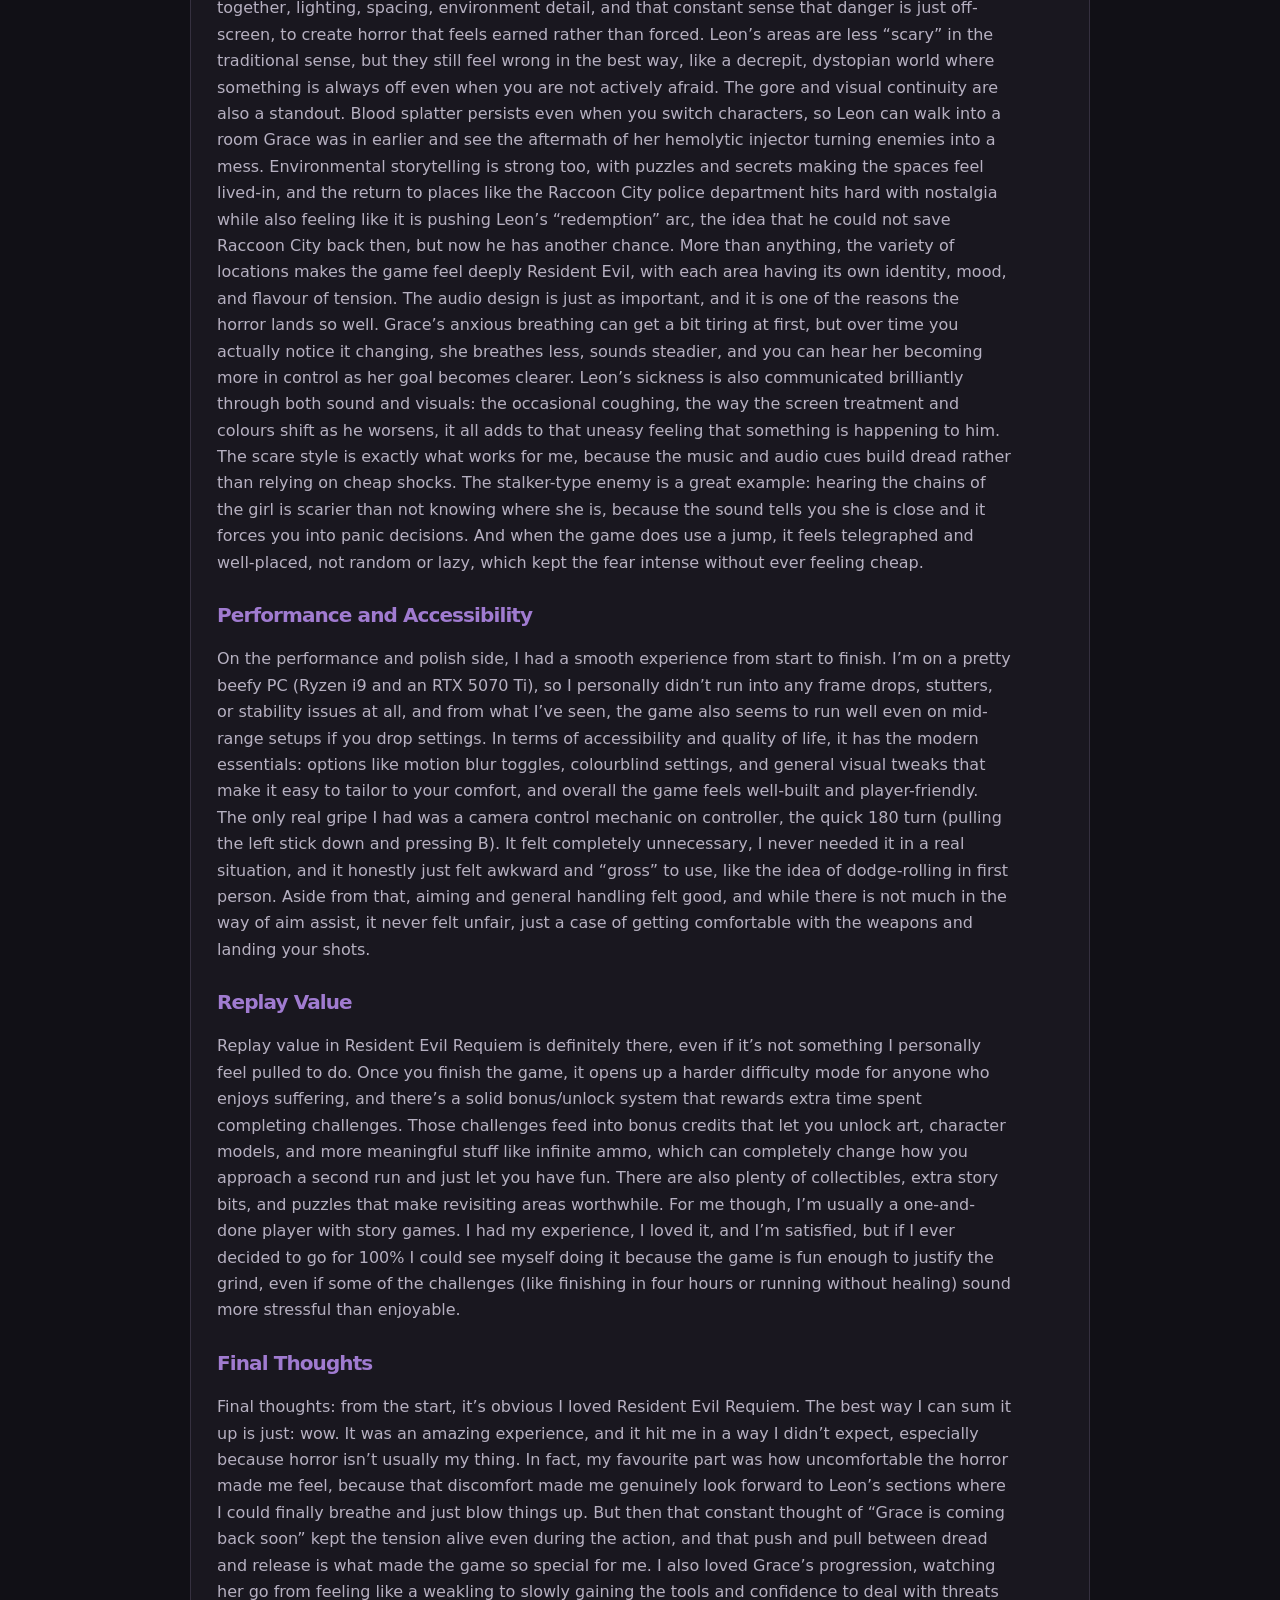
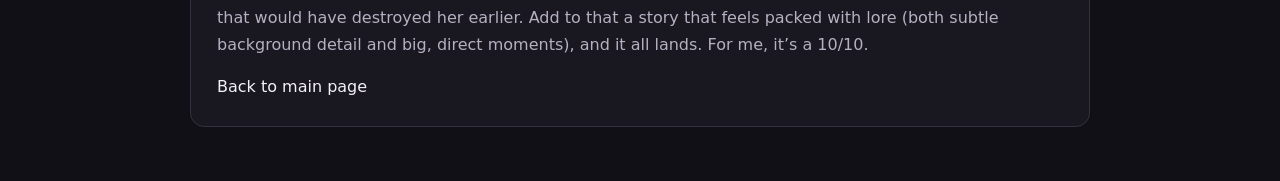
==== commit 131b9616: "Correct downloadable CV and improve review accessibility and readability" ====
--- a/reviews/resident-evil-requiem.html
+++ b/reviews/resident-evil-requiem.html
@@ -6,7 +6,8 @@
   <title>Resident Evil Requiem — Review</title>
   <link rel="stylesheet" href="../styles.css" />
 </head>
-<body>
+<body class="review-page">
+<a class="skip-link" href="#main">Skip to content</a>
   <header class="site-header">
     <div class="container header-inner">
       <a class="logo" href="../index.html">Gabriel Camara</a>
@@ -20,16 +21,16 @@
     </div>
   </header>
 
-  <main class="section">
+  <main class="section" id="main">
     <div class="container">
       <div class="section-head">
-        <h2>Resident Evil Requiem</h2>
+        <h1>Resident Evil Requiem</h1>
         <p class="meta">Survival Horror • First Person Shooter • Third Person Shooter</p>
       </div>
 
       <div class="panel">
         <div class="review-top">
-          <h3>Review</h3>
+          <h2>Review</h2>
           <span class="review-line">Score: 10/10</span>
             <span class="review-line">Platform: PC with controller</span>
                 <span class="review-line">Hours played: 12 hours, first playthrough</span>
@@ -43,7 +44,7 @@
         <p>
           This is a full review of Resident Evil Requiem, so expect spoilers.   
         </p>
-        <h4>Story</h4>
+        <h3>Story</h3>
         <p>
             Premise:
             The story kicks off with FBI reporter Grace Ashcroft investigating a string of mysterious deaths tied to an infection. Her work brings her to a place that already carries trauma, the very hotel where her mother was murdered. From there, the case stops feeling like “just a job” and turns into something deeply personal. Running alongside Grace’s investigation is Leon Kennedy’s storyline. Leon is searching for Dr. Gideon, and it becomes clear this isn’t only about solving a case. It is about Leon himself, because he is infected with the same disease Grace is trying to understand.
@@ -64,33 +65,33 @@
             Payoff and endings:
             The ending was genuinely satisfying, and the fact that both endings landed made it even better. The ending I chose first, not releasing Elpis, was rough as a fan. Leon dies, Grace escapes, and you are left with that heavy feeling that she survived but couldn’t save him. Releasing Elpis gives you the more hopeful outcome: Leon is freed from the infection, you find a cure for what is happening, Leon gets one last fight against the big bad, and then both characters are rescued by Chris Redfield’s elite operations team. And because it’s Resident Evil, it still ends with a sharp cliffhanger: a mercenary group wipes out the BSAA and takes something from the wreckage of the ark potentially another virus???
         </p>
-          <h4>Gameplay</h4>
+          <h3>Gameplay</h3>
         <p>
           At its core, Resident Evil Requiem is survival horror in the purest sense: explore, scavenge, manage limited resources, and try not to get killed. With Grace Ashcroft, the loop leans into stealth and avoidance, but crafting keeps you from feeling powerless, letting you create tools that can swing fights in your favour, especially things like the hemolytic injector which can basically one-shot most enemies (outside of certain stronger threats where running is the only real option). Leon’s sections flip the loop into pure action, and it actually feels rewarding to clear enemies because killing zombies gives you rewards that feed into upgrades for you and your gear, so fighting doesn’t feel pointless compared to just sprinting past everything. Crafting still works well across both characters, and it feels like more than just picking up ammo because you are choosing what to build based on how you want to play, with enough materials to feel capable without it ever becoming infinite, though you still need to explore for blood and supplies to maintain that edge. I also appreciated how much the game respected my time on Standard (Modern), since it lets you save whenever you want, which suited my playstyle and made the tension feel fair instead of punishing.
         </p>
-        <h4> Combat and Enemies</h4>
+        <h3> Combat and Enemies</h3>
         <p>
           Combat in Resident Evil Requiem works because it feels completely different depending on who you are playing. With Grace, your weapon options are limited, usually a pistol and scarce ammo, so encounters feel heavier, and while you can make things much easier by playing stealthy and using the hemolytic injector to delete enemies, she struggles more with crowds or enemies you cannot reliably sneak up on. Leon flips the game into full action, with a huge range of weapons like pistols, shotguns, machine guns, sniper weapons, an RPG, and the Requiem weapon, and they all feel great, with my favourites being the sniper-style guns because they can practically one-shot most standard enemies, even if some tougher enemies still soak up an almost insane amount of damage. Boss fights stay simple but satisfying, mostly about shooting weak points and parrying attacks, and the overall balance feels fair: Grace’s combat keeps tension high because you are not always perfectly equipped, while Leon is built to dominate, and the game backs that up by giving you enough ammo and resources that even after a boss, you quickly feel stocked again in the next area.
         </p>
-          <h4>Level Design and Exploration</h4>
+          <h3>Level Design and Exploration</h3>
         <p>
           The level design and exploration in Resident Evil Requiem is excellent. It gives you a clear main objective, but it rarely feels like you move toward it in a straight line. Instead, the game encourages that classic Resident Evil rhythm of backtracking, unlocking doors, and finding the right items to progress, and it never felt frustrating because the spaces are built to support it. I also loved that when you double back, the game often spikes the pressure by respawning enemies or making them stronger, even if you cleared the path earlier, which keeps exploration from turning into a safe victory lap. The puzzles fit that same sweet spot too: easy enough to understand but still satisfying to solve, and the Easter eggs sprinkled throughout add a constant layer of nostalgia.
           The locations themselves are a big part of why exploring feels so good. Moving through the hotel, the medical center, Raccoon City, the police department, and the underground areas felt purposeful, and each chapter used its space well whether you were playing as Grace or Leon. I also got strong FromSoftware vibes from the way most doors are locked and you have to loop around to open shortcuts, which worked perfectly with how I play games. It genuinely felt like the save room was your bonfire, and you were always hunting for the next shortcut to make your route safer and faster. A standout for me was the medical center basement, where the battery mechanic forces you to keep certain rooms lit so you can safely navigate back to your save point, which added a really cool layer of tension and planning.
         </p>
-          <h4>Atmosphere and Audio</h4>
+          <h3>Atmosphere and Audio</h3>
         <p>
           The atmosphere and presentation in Resident Evil Requiem genuinely blew me away, and I say that as someone who is not even a horror connoisseur. In Grace’s sections, everything works together, lighting, spacing, environment detail, and that constant sense that danger is just off-screen, to create horror that feels earned rather than forced. Leon’s areas are less “scary” in the traditional sense, but they still feel wrong in the best way, like a decrepit, dystopian world where something is always off even when you are not actively afraid. The gore and visual continuity are also a standout. Blood splatter persists even when you switch characters, so Leon can walk into a room Grace was in earlier and see the aftermath of her hemolytic injector turning enemies into a mess. Environmental storytelling is strong too, with puzzles and secrets making the spaces feel lived-in, and the return to places like the Raccoon City police department hits hard with nostalgia while also feeling like it is pushing Leon’s “redemption” arc, the idea that he could not save Raccoon City back then, but now he has another chance. More than anything, the variety of locations makes the game feel deeply Resident Evil, with each area having its own identity, mood, and flavour of tension.
 The audio design is just as important, and it is one of the reasons the horror lands so well. Grace’s anxious breathing can get a bit tiring at first, but over time you actually notice it changing, she breathes less, sounds steadier, and you can hear her becoming more in control as her goal becomes clearer. Leon’s sickness is also communicated brilliantly through both sound and visuals: the occasional coughing, the way the screen treatment and colours shift as he worsens, it all adds to that uneasy feeling that something is happening to him. The scare style is exactly what works for me, because the music and audio cues build dread rather than relying on cheap shocks. The stalker-type enemy is a great example: hearing the chains of the girl is scarier than not knowing where she is, because the sound tells you she is close and it forces you into panic decisions. And when the game does use a jump, it feels telegraphed and well-placed, not random or lazy, which kept the fear intense without ever feeling cheap.
         </p>
-         <h4>Performance and Accessibility</h4>
+         <h3>Performance and Accessibility</h3>
         <p>
           On the performance and polish side, I had a smooth experience from start to finish. I’m on a pretty beefy PC (Ryzen i9 and an RTX 5070 Ti), so I personally didn’t run into any frame drops, stutters, or stability issues at all, and from what I’ve seen, the game also seems to run well even on mid-range setups if you drop settings. In terms of accessibility and quality of life, it has the modern essentials: options like motion blur toggles, colourblind settings, and general visual tweaks that make it easy to tailor to your comfort, and overall the game feels well-built and player-friendly. The only real gripe I had was a camera control mechanic on controller, the quick 180 turn (pulling the left stick down and pressing B). It felt completely unnecessary, I never needed it in a real situation, and it honestly just felt awkward and “gross” to use, like the idea of dodge-rolling in first person. Aside from that, aiming and general handling felt good, and while there is not much in the way of aim assist, it never felt unfair, just a case of getting comfortable with the weapons and landing your shots.
         </p>
-          <h4>Replay Value</h4>
+          <h3>Replay Value</h3>
         <p>
           Replay value in Resident Evil Requiem is definitely there, even if it’s not something I personally feel pulled to do. Once you finish the game, it opens up a harder difficulty mode for anyone who enjoys suffering, and there’s a solid bonus/unlock system that rewards extra time spent completing challenges. Those challenges feed into bonus credits that let you unlock art, character models, and more meaningful stuff like infinite ammo, which can completely change how you approach a second run and just let you have fun. There are also plenty of collectibles, extra story bits, and puzzles that make revisiting areas worthwhile. For me though, I’m usually a one-and-done player with story games. I had my experience, I loved it, and I’m satisfied, but if I ever decided to go for 100% I could see myself doing it because the game is fun enough to justify the grind, even if some of the challenges (like finishing in four hours or running without healing) sound more stressful than enjoyable.
         </p>
-         <h4>Final Thoughts</h4>
+         <h3>Final Thoughts</h3>
         <p>
           Final thoughts: from the start, it’s obvious I loved Resident Evil Requiem. The best way I can sum it up is just: wow. It was an amazing experience, and it hit me in a way I didn’t expect, especially because horror isn’t usually my thing. In fact, my favourite part was how uncomfortable the horror made me feel, because that discomfort made me genuinely look forward to Leon’s sections where I could finally breathe and just blow things up. But then that constant thought of “Grace is coming back soon” kept the tension alive even during the action, and that push and pull between dread and release is what made the game so special for me. I also loved Grace’s progression, watching her go from feeling like a weakling to slowly gaining the tools and confidence to deal with threats that would have destroyed her earlier. Add to that a story that feels packed with lore (both subtle background detail and big, direct moments), and it all lands. For me, it’s a 10/10.
         </p>
--- a/styles.css
+++ b/styles.css
@@ -132,7 +132,7 @@
 align-items:center;
 margin-bottom:26px}
 h1{
-font-size:clamp(3.7rem,6.8vw,6rem);
+font-size:clamp(3rem,5vw,4rem);
 font-weight:600;
 line-height:1.04;
 margin-bottom:26px}
@@ -643,7 +643,7 @@
 padding-block:32px;
 gap:38px}
 h1{
-font-size:clamp(55px,12vw,80px)}
+font-size:clamp(42px,10vw,64px)}
 .hero-intro{
 max-width:500px}
 .hero-side{
@@ -738,3 +738,9 @@
   .project-copy { padding:22px; }
   .portrait-frame { height:320px; }
 }
+
+.review-page main > .container { max-width:900px; }
+.review-page .section-head { display:block; }
+.review-page h1 { font-size:clamp(2rem,4vw,3rem); margin-bottom:14px; }
+.review-page .panel h3 { font-size:20px; color:var(--accent); margin-top:28px; }
+.review-page .review-top h2 { font-size:25px; }
